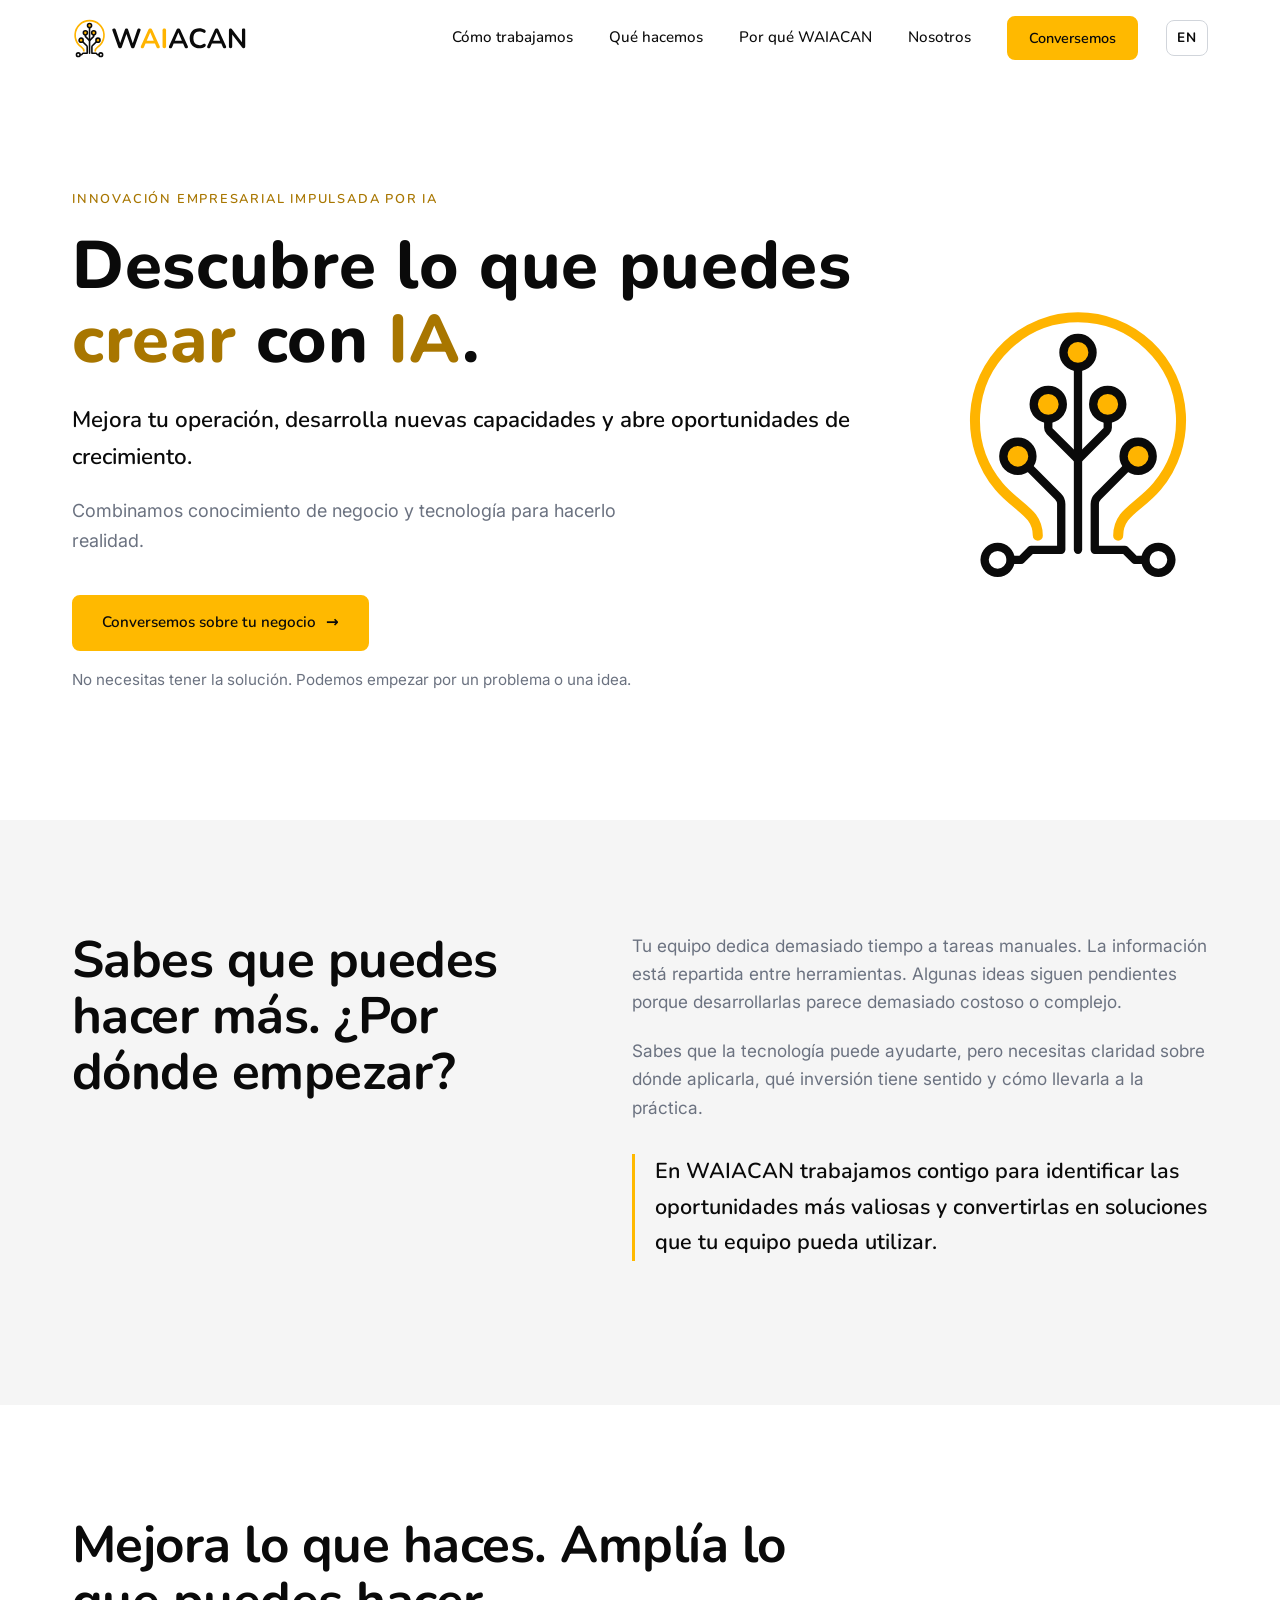
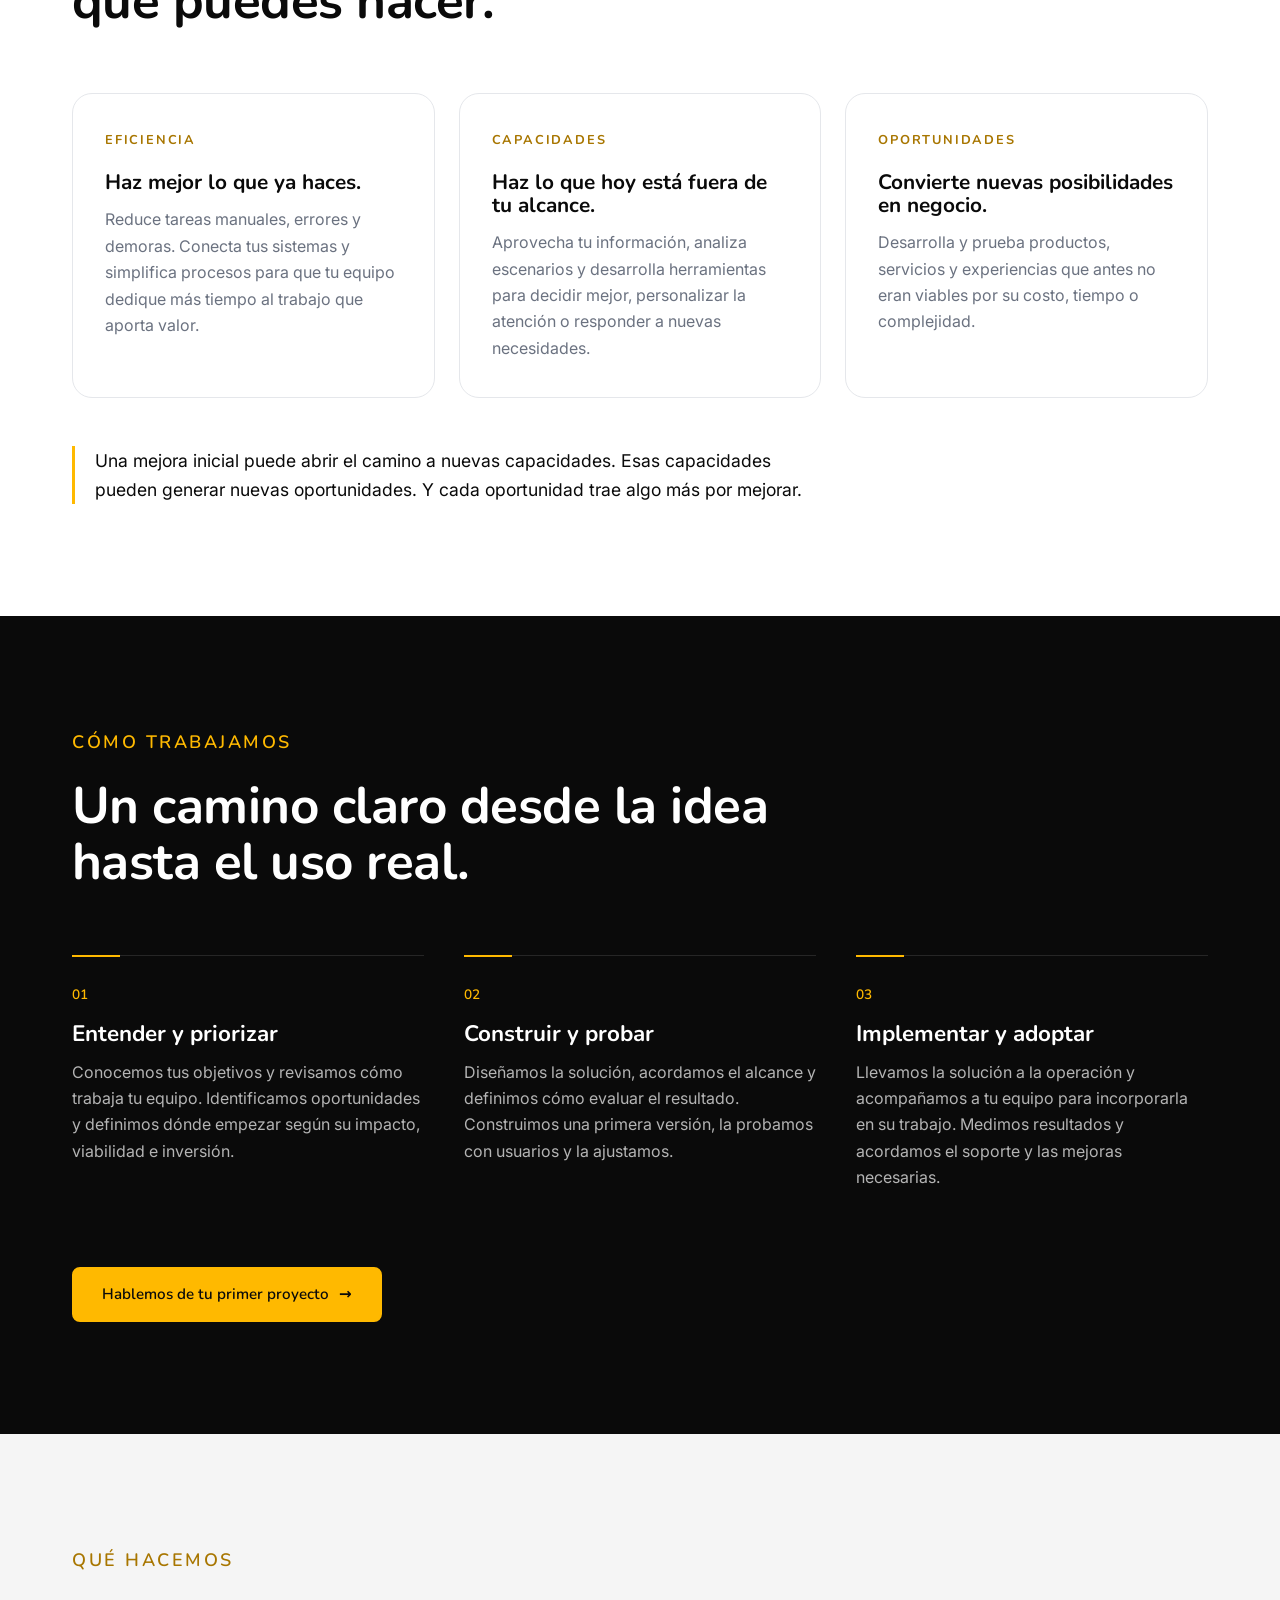
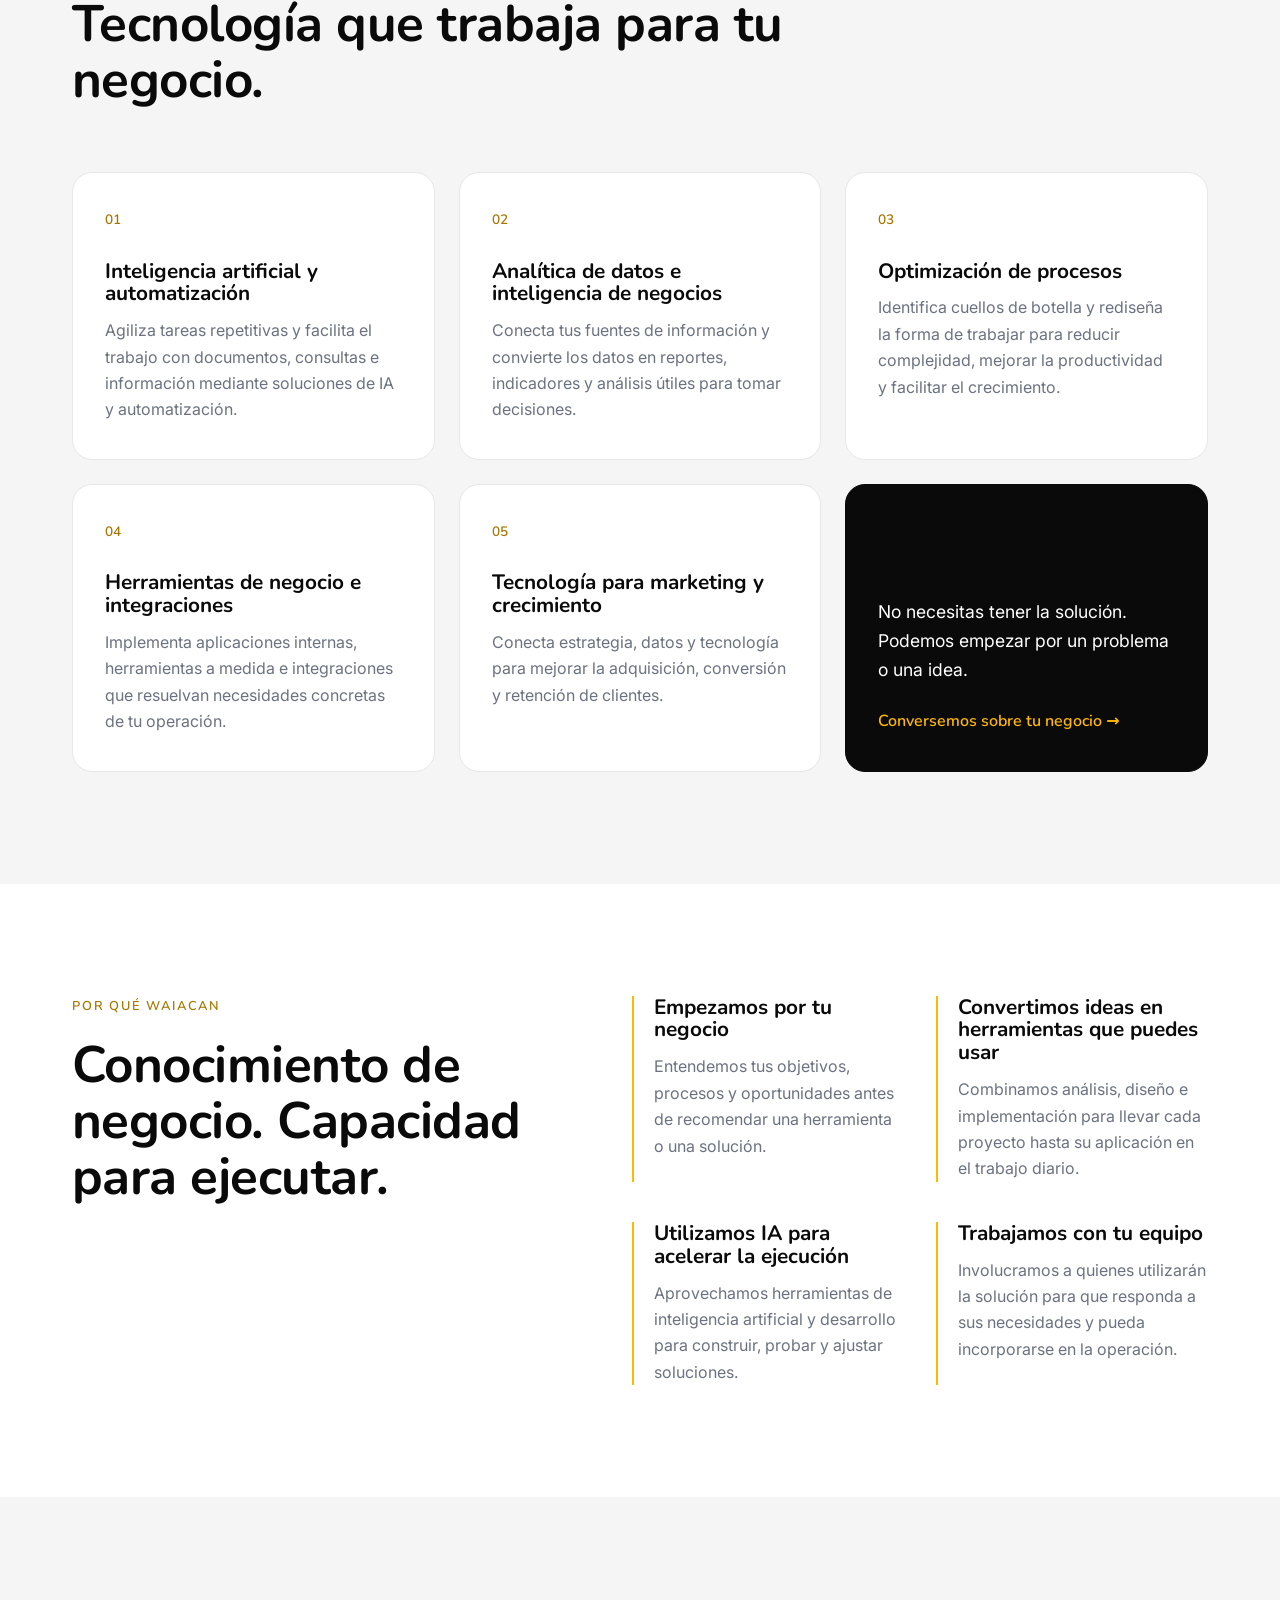
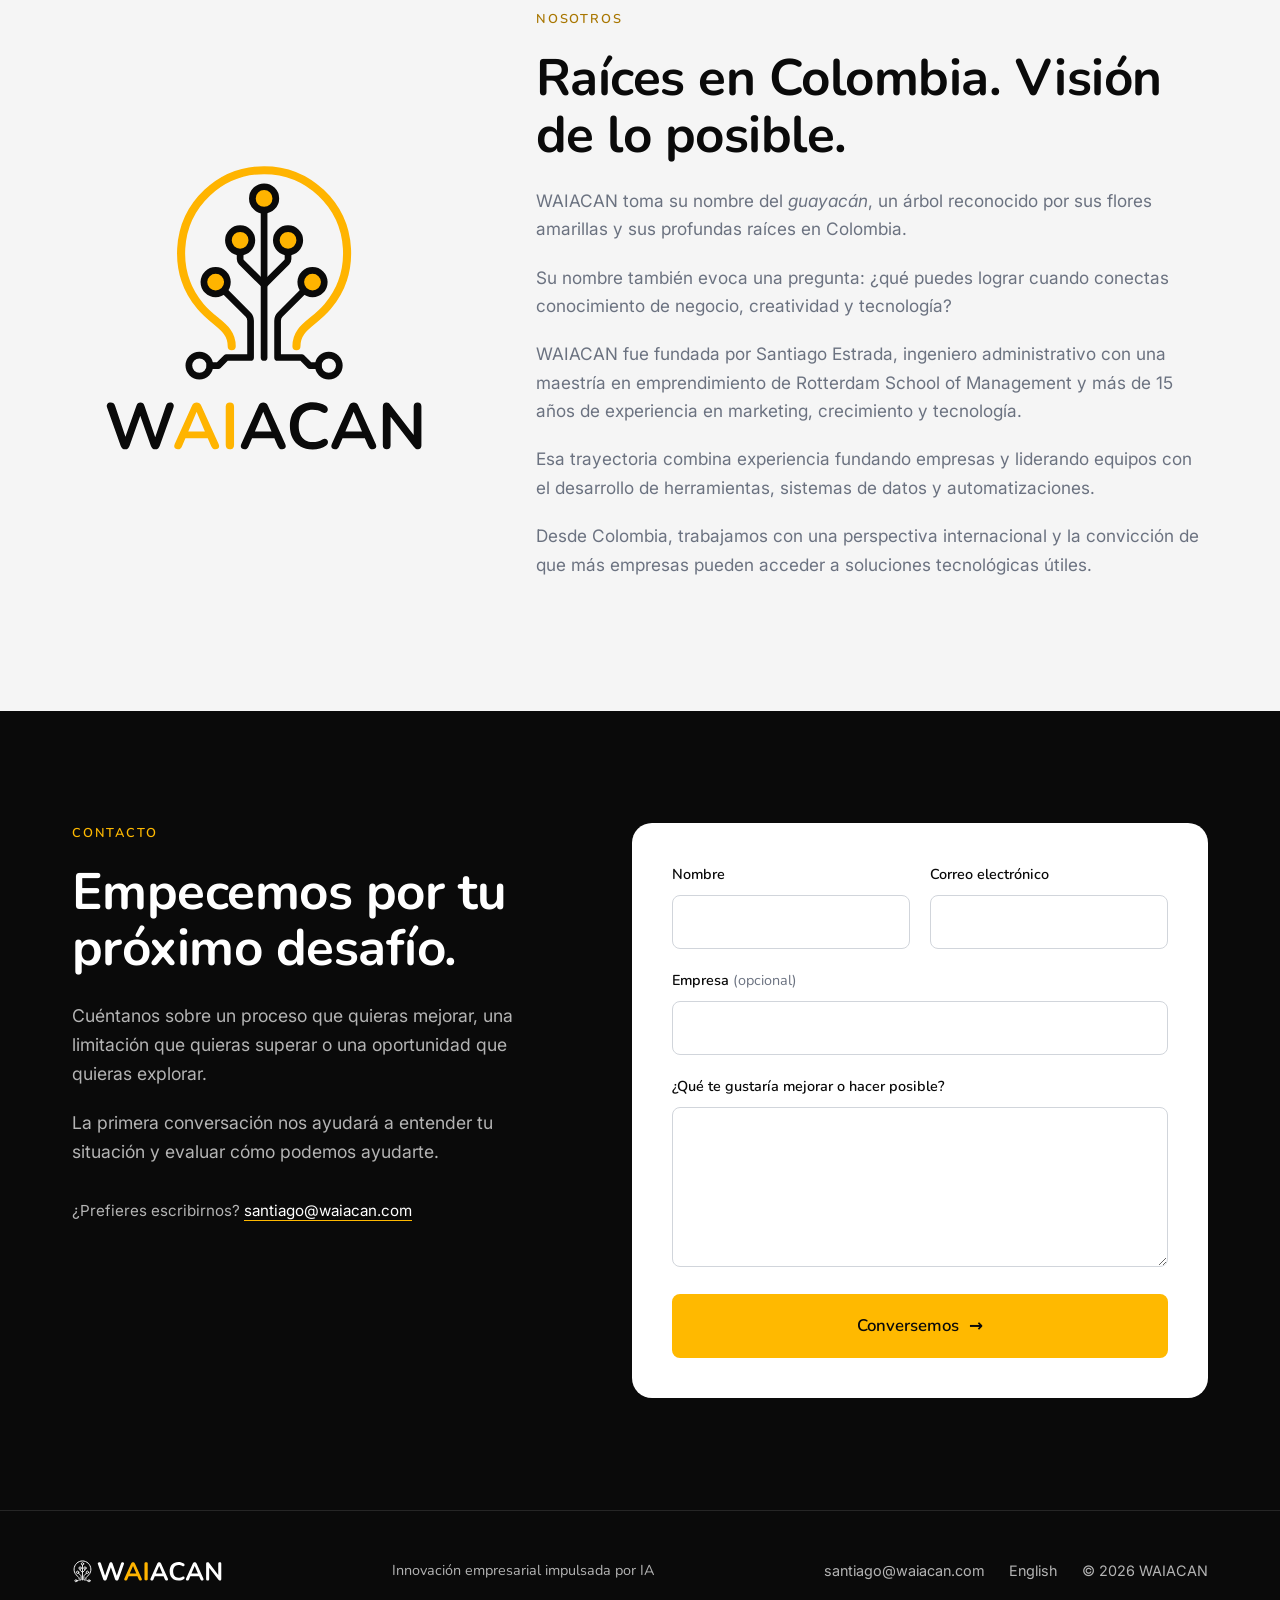
==== es/index.html @ 217b0cfe "Site: English/Spanish versions, logo font, new copy - Spanish page at /es/; visitors in Colombia are" ====
<!doctype html>
<!--
  GENERATED FILE: do not edit index.html or es/index.html directly.
  Source: _src/template.html (layout) + _src/content/{en,es}.json (text).
  Rebuild with: python _src/build.py
-->
<html lang="es">
<head>
  <meta charset="utf-8">
  <meta name="viewport" content="width=device-width, initial-scale=1">
  <title>WAIACAN | Innovación empresarial impulsada por IA</title>
  <meta name="description" content="Mejora tu operación, desarrolla nuevas capacidades y abre oportunidades de crecimiento. WAIACAN combina conocimiento de negocio y tecnología para hacerlo realidad.">
  <link rel="canonical" href="https://waiacan.com/es/">
  <link rel="alternate" hreflang="en" href="https://waiacan.com/">
  <link rel="alternate" hreflang="es" href="https://waiacan.com/es/">
  <link rel="alternate" hreflang="x-default" href="https://waiacan.com/">
  <meta name="theme-color" content="#FFB900">

  <meta property="og:type" content="website">
  <meta property="og:site_name" content="WAIACAN">
  <meta property="og:locale" content="es_CO">
  <meta property="og:title" content="WAIACAN | Descubre lo que puedes crear con IA.">
  <meta property="og:description" content="Mejora tu operación, desarrolla nuevas capacidades y abre oportunidades de crecimiento.">
  <meta property="og:url" content="https://waiacan.com/es/">
  <meta property="og:image" content="https://waiacan.com/images/waiacan-og-image.png">
  <meta name="twitter:card" content="summary_large_image">

  <link rel="icon" href="../favicon.ico?v=2" sizes="48x48">
  <link rel="icon" href="../favicon.svg?v=2" type="image/svg+xml">
  <link rel="apple-touch-icon" href="../apple-touch-icon.png?v=2">
  <link rel="manifest" href="../site.webmanifest">

  <!-- Language routing (Colombia → Spanish). Runs before render so a redirect happens as early as possible. -->
  <script src="../js/lang.js?v=2" data-page-lang="es" data-alt-href="../"></script>

  <link rel="preconnect" href="https://fonts.googleapis.com">
  <link rel="preconnect" href="https://fonts.gstatic.com" crossorigin>
  <link rel="stylesheet" href="https://fonts.googleapis.com/css2?family=Inter:wght@400;500;600&family=Nunito:wght@600;700;800&display=swap">
  <link rel="stylesheet" href="../css/styles.css?v=11">

  <script type="application/ld+json">
  {
    "@context": "https://schema.org",
    "@graph": [
      {
        "@type": "Organization",
        "@id": "https://waiacan.com/#organization",
        "name": "WAIACAN",
        "url": "https://waiacan.com/",
        "logo": "https://waiacan.com/icon-512.png",
        "email": "santiago@waiacan.com",
        "founder": { "@type": "Person", "name": "Santiago Estrada" },
        "address": { "@type": "PostalAddress", "addressCountry": "CO" }
      },
      {
        "@type": "WebSite",
        "@id": "https://waiacan.com/#website",
        "url": "https://waiacan.com/",
        "name": "WAIACAN",
        "inLanguage": ["en", "es"],
        "publisher": { "@id": "https://waiacan.com/#organization" }
      },
      {
        "@type": "WebPage",
        "url": "https://waiacan.com/es/",
        "name": "WAIACAN | Innovación empresarial impulsada por IA",
        "inLanguage": "es",
        "isPartOf": { "@id": "https://waiacan.com/#website" },
        "about": { "@id": "https://waiacan.com/#organization" }
      }
    ]
  }
  </script>
</head>
<body>
  <a class="skip-link" href="#main">Saltar al contenido</a>

  <header class="site-header">
    <div class="container header-inner">
      <a href="./" class="brand" aria-label="Inicio de WAIACAN">
        <img src="../images/logo/waiacan-wordmark-header.svg?v=2" alt="WAIACAN" width="900" height="206">
      </a>
      <nav id="site-nav" class="site-nav" aria-label="Principal">
        <a href="#approach">Cómo trabajamos</a>
        <a href="#expertise">Qué hacemos</a>
        <a href="#why">Por qué WAIACAN</a>
        <a href="#about">Nosotros</a>
        <a href="#contact" class="btn btn-primary btn-sm">Conversemos</a>
      </nav>
      <div class="header-actions">
        <a href="../" class="lang-switch" hreflang="en" lang="en" data-set-lang="en" aria-label="English">EN</a>
        <button class="nav-toggle" aria-expanded="false" aria-controls="site-nav" aria-label="Abrir menú" data-label-open="Abrir menú" data-label-close="Cerrar menú">
          <span></span><span></span>
        </button>
      </div>
    </div>
  </header>

  <main id="main">
    <!-- HERO -->
    <section class="hero">
      <div class="container hero-grid">
        <div class="hero-content">
          <p class="eyebrow">Innovación empresarial impulsada por IA</p>
          <!-- The first word is the real heading text; main.js turns it into a vertical word rotator. -->
          <h1 class="hero-title" style="--h1-em: 12.1">Descubre lo que puedes<br> <span class="text-accent rotator" data-words="crear,lograr,automatizar,optimizar,construir">crear</span> <br class="br-mobile">con <span class="text-accent">IA</span>.</h1>
          <p class="hero-lead">Mejora tu operación, desarrolla nuevas capacidades y abre oportunidades de crecimiento.</p>
          <p class="hero-description">Combinamos conocimiento de negocio y tecnología para hacerlo realidad.</p>
          <div class="hero-actions">
            <a href="#contact" class="btn btn-primary">Conversemos sobre tu negocio <span aria-hidden="true">&rarr;</span></a>
          </div>
          <p class="hero-note">No necesitas tener la solución. Podemos empezar por un problema o una idea.</p>
        </div>
        <div class="hero-visual" aria-hidden="true">
          <img src="../images/logo/waiacan-icon-full-color.svg" alt="" width="375" height="427">
        </div>
      </div>
    </section>

    <!-- THE CHALLENGE -->
    <section class="section section-light" id="challenge">
      <div class="container split">
        <div>
          <h2>Sabes que puedes hacer más. ¿Por dónde empezar?</h2>
        </div>
        <div class="prose">
          <p>Tu equipo dedica demasiado tiempo a tareas manuales. La información está repartida entre herramientas. Algunas ideas siguen pendientes porque desarrollarlas parece demasiado costoso o complejo.</p>
          <p>Sabes que la tecnología puede ayudarte, pero necesitas claridad sobre dónde aplicarla, qué inversión tiene sentido y cómo llevarla a la práctica.</p>
          <p class="callout">En WAIACAN trabajamos contigo para identificar las oportunidades más valiosas y convertirlas en soluciones que tu equipo pueda utilizar.</p>
        </div>
      </div>
    </section>

    <!-- IMPROVE / EXPAND -->
    <section class="section" id="value">
      <div class="container">
        <div class="section-head">
          <h2>Mejora lo que haces. Amplía lo que puedes hacer.</h2>
        </div>
        <div class="value-grid">
          <article class="card">
            <span class="card-label">Eficiencia</span>
            <h3>Haz mejor lo que ya haces.</h3>
            <p>Reduce tareas manuales, errores y demoras. Conecta tus sistemas y simplifica procesos para que tu equipo dedique más tiempo al trabajo que aporta valor.</p>
          </article>
          <article class="card">
            <span class="card-label">Capacidades</span>
            <h3>Haz lo que hoy está fuera de tu alcance.</h3>
            <p>Aprovecha tu información, analiza escenarios y desarrolla herramientas para decidir mejor, personalizar la atención o responder a nuevas necesidades.</p>
          </article>
          <article class="card">
            <span class="card-label">Oportunidades</span>
            <h3>Convierte nuevas posibilidades en negocio.</h3>
            <p>Desarrolla y prueba productos, servicios y experiencias que antes no eran viables por su costo, tiempo o complejidad.</p>
          </article>
        </div>
        <p class="value-cycle">Una mejora inicial puede abrir el camino a nuevas capacidades. Esas capacidades pueden generar nuevas oportunidades. Y cada oportunidad trae algo más por mejorar.</p>
      </div>
    </section>

    <!-- APPROACH -->
    <section class="section section-dark" id="approach">
      <div class="container">
        <div class="section-head">
          <p class="eyebrow">Cómo trabajamos</p>
          <h2>Un camino claro desde la idea hasta el uso real.</h2>
        </div>
        <ol class="steps">
          <li class="step">
            <span class="step-num">01</span>
            <h3>Entender y priorizar</h3>
            <p>Conocemos tus objetivos y revisamos cómo trabaja tu equipo. Identificamos oportunidades y definimos dónde empezar según su impacto, viabilidad e inversión.</p>
          </li>
          <li class="step">
            <span class="step-num">02</span>
            <h3>Construir y probar</h3>
            <p>Diseñamos la solución, acordamos el alcance y definimos cómo evaluar el resultado. Construimos una primera versión, la probamos con usuarios y la ajustamos.</p>
          </li>
          <li class="step">
            <span class="step-num">03</span>
            <h3>Implementar y adoptar</h3>
            <p>Llevamos la solución a la operación y acompañamos a tu equipo para incorporarla en su trabajo. Medimos resultados y acordamos el soporte y las mejoras necesarias.</p>
          </li>
        </ol>
        <div class="section-cta">
          <a href="#contact" class="btn btn-primary">Hablemos de tu primer proyecto <span aria-hidden="true">&rarr;</span></a>
        </div>
      </div>
    </section>

    <!-- EXPERTISE -->
    <section class="section section-light" id="expertise">
      <div class="container">
        <div class="section-head">
          <p class="eyebrow">Qué hacemos</p>
          <h2>Tecnología que trabaja para tu negocio.</h2>
        </div>
        <div class="service-grid">
          <article class="card">
            <span class="card-num">01</span>
            <h3>Inteligencia artificial y automatización</h3>
            <p>Agiliza tareas repetitivas y facilita el trabajo con documentos, consultas e información mediante soluciones de IA y automatización.</p>
          </article>
          <article class="card">
            <span class="card-num">02</span>
            <h3>Analítica de datos e inteligencia de negocios</h3>
            <p>Conecta tus fuentes de información y convierte los datos en reportes, indicadores y análisis útiles para tomar decisiones.</p>
          </article>
          <article class="card">
            <span class="card-num">03</span>
            <h3>Optimización de procesos</h3>
            <p>Identifica cuellos de botella y rediseña la forma de trabajar para reducir complejidad, mejorar la productividad y facilitar el crecimiento.</p>
          </article>
          <article class="card">
            <span class="card-num">04</span>
            <h3>Herramientas de negocio e integraciones</h3>
            <p>Implementa aplicaciones internas, herramientas a medida e integraciones que resuelvan necesidades concretas de tu operación.</p>
          </article>
          <article class="card">
            <span class="card-num">05</span>
            <h3>Tecnología para marketing y crecimiento</h3>
            <p>Conecta estrategia, datos y tecnología para mejorar la adquisición, conversión y retención de clientes.</p>
          </article>
          <a class="card card-cta" href="#contact">
            <p>No necesitas tener la solución. Podemos empezar por un problema o una idea.</p>
            <span class="card-link">Conversemos sobre tu negocio <span aria-hidden="true">&rarr;</span></span>
          </a>
        </div>
      </div>
    </section>

    <!-- WHY WAIACAN -->
    <section class="section" id="why">
      <div class="container split">
        <div>
          <p class="eyebrow">Por qué WAIACAN</p>
          <h2>Conocimiento de negocio. Capacidad para ejecutar.</h2>
        </div>
        <ul class="values">
          <li>
            <h3>Empezamos por tu negocio</h3>
            <p>Entendemos tus objetivos, procesos y oportunidades antes de recomendar una herramienta o una solución.</p>
          </li>
          <li>
            <h3>Convertimos ideas en herramientas que puedes usar</h3>
            <p>Combinamos análisis, diseño e implementación para llevar cada proyecto hasta su aplicación en el trabajo diario.</p>
          </li>
          <li>
            <h3>Utilizamos IA para acelerar la ejecución</h3>
            <p>Aprovechamos herramientas de inteligencia artificial y desarrollo para construir, probar y ajustar soluciones.</p>
          </li>
          <li>
            <h3>Trabajamos con tu equipo</h3>
            <p>Involucramos a quienes utilizarán la solución para que responda a sus necesidades y pueda incorporarse en la operación.</p>
          </li>
        </ul>
      </div>
    </section>

    <!-- ABOUT -->
    <section class="section section-light" id="about">
      <div class="container split split-about">
        <div class="about-visual" aria-hidden="true">
          <img src="../images/logo/waiacan-logo-stacked-full-color.svg" alt="" width="609" height="566" loading="lazy">
        </div>
        <div>
          <p class="eyebrow">Nosotros</p>
          <h2>Raíces en Colombia. Visión de lo posible.</h2>
          <div class="prose">
            <p>WAIACAN toma su nombre del <em>guayacán</em>, un árbol reconocido por sus flores amarillas y sus profundas raíces en Colombia.</p>
            <p>Su nombre también evoca una pregunta: ¿qué puedes lograr cuando conectas conocimiento de negocio, creatividad y tecnología?</p>
            <p>WAIACAN fue fundada por Santiago Estrada, ingeniero administrativo con una maestría en emprendimiento de Rotterdam School of Management y más de 15 años de experiencia en marketing, crecimiento y tecnología.</p>
            <p>Esa trayectoria combina experiencia fundando empresas y liderando equipos con el desarrollo de herramientas, sistemas de datos y automatizaciones.</p>
            <p>Desde Colombia, trabajamos con una perspectiva internacional y la convicción de que más empresas pueden acceder a soluciones tecnológicas útiles.</p>
          </div>
        </div>
      </div>
    </section>

    <!-- CONTACT -->
    <section class="section section-dark" id="contact">
      <div class="container contact-grid">
        <div class="contact-intro">
          <p class="eyebrow">Contacto</p>
          <h2>Empecemos por tu próximo desafío.</h2>
          <p>Cuéntanos sobre un proceso que quieras mejorar, una limitación que quieras superar o una oportunidad que quieras explorar.</p>
          <p>La primera conversación nos ayudará a entender tu situación y evaluar cómo podemos ayudarte.</p>
          <p class="contact-email">¿Prefieres escribirnos? <a href="mailto:santiago@waiacan.com">santiago@waiacan.com</a></p>
        </div>

        <!--
          Static hosting can't send email, so submissions go through FormSubmit (formsubmit.co),
          which forwards them to santiago@waiacan.com. The first submission triggers a one-time
          activation email to that inbox; nothing is delivered until it's confirmed.
          With JS, main.js posts to the /ajax/ endpoint and shows the result inline (messages
          come from the data-msg-* attributes); without JS, the plain POST redirects via _next.
        -->
        <form class="contact-form" id="contact-form" action="https://formsubmit.co/santiago@waiacan.com" method="POST"
              aria-label="Formulario de contacto"
              data-msg-sending="Enviando…"
              data-msg-success-title="Gracias. Recibimos tu mensaje."
              data-msg-success-body="Te responderemos pronto al correo que nos dejaste."
              data-msg-error="No pudimos enviar tu mensaje. Inténtalo de nuevo o escríbenos a"
              data-msg-activation="Este formulario está pendiente de activación. Revisa la bandeja de santiago@waiacan.com y busca el correo de activación de FormSubmit.">
          <input type="hidden" name="_subject" value="Nueva consulta desde waiacan.com (ES)">
          <input type="hidden" name="_template" value="table">
          <input type="hidden" name="_next" value="https://waiacan.com/es/thanks.html">
          <input type="hidden" name="_captcha" value="false">
          <input type="hidden" name="language" value="es">
          <!-- Honeypot: bots fill this, people never see it; FormSubmit drops those submissions. -->
          <input type="text" name="_honey" class="hp" tabindex="-1" autocomplete="off" aria-hidden="true">

          <div class="field-row">
            <div class="field">
              <label for="cf-name">Nombre</label>
              <input id="cf-name" name="name" type="text" autocomplete="name" required>
            </div>
            <div class="field">
              <label for="cf-email">Correo electrónico</label>
              <input id="cf-email" name="email" type="email" autocomplete="email" required>
            </div>
          </div>
          <div class="field">
            <label for="cf-company">Empresa <span class="optional">(opcional)</span></label>
            <input id="cf-company" name="company" type="text" autocomplete="organization">
          </div>
          <div class="field">
            <label for="cf-message">¿Qué te gustaría mejorar o hacer posible?</label>
            <textarea id="cf-message" name="message" rows="5" required></textarea>
          </div>
          <button type="submit" class="btn btn-primary btn-lg">Conversemos <span aria-hidden="true">&rarr;</span></button>
          <p class="form-status" role="status" aria-live="polite"></p>
        </form>
      </div>
    </section>
  </main>

  <footer class="site-footer">
    <div class="container footer-inner">
      <a href="./" aria-label="Inicio de WAIACAN">
        <img src="../images/logo/waiacan-wordmark-white.svg" alt="WAIACAN" width="835" height="133" class="footer-logo" loading="lazy">
      </a>
      <p class="footer-tagline">Innovación empresarial impulsada por IA</p>
      <p class="footer-meta">
        <a href="mailto:santiago@waiacan.com">santiago@waiacan.com</a>
        <a href="../" hreflang="en" lang="en" data-set-lang="en">English</a>
        <span>&copy; <span id="year">2026</span> WAIACAN</span>
      </p>
    </div>
  </footer>

  <script src="../js/main.js?v=5" defer></script>
</body>
</html>
---- css/styles.css ----
/*
  WAIACAN — site styles
  Palette rule: ~70% white/light gray, ~20% black, ~10% yellow.
  Yellow is reserved for actions (buttons) and key ideas (accent words) — never full sections.
  On white backgrounds, accent text uses the darker --yellow-text for contrast;
  bright --yellow is only used as text on black.
*/

:root {
  --yellow: #FFB900;
  --yellow-hover: #E5A600;
  --yellow-text: #A87600;
  --black: #0A0A0A;
  --white: #FFFFFF;
  --gray-50: #F5F5F5;
  --gray-200: #E5E7EB;
  --gray-300: #D1D5DB;
  --gray-500: #6B7280;
  --gray-dark-text: #B4B4B4;
  --gray-dark-line: #262626;

  --font-heading: 'Nunito', system-ui, sans-serif; /* closest web match to the WAIACAN wordmark */
  --font-body: 'Inter', system-ui, sans-serif;

  --radius-sm: 8px;
  --radius-lg: 20px;

  --container-width: 1200px;
  --gutter: 32px;
  --section-spacing: 112px;
  --header-height: 76px;
}

*,
*::before,
*::after {
  box-sizing: border-box;
}

html {
  scroll-behavior: smooth;
  scroll-padding-top: var(--header-height);
}

body {
  margin: 0;
  background: var(--white);
  color: var(--black);
  font-family: var(--font-body);
  font-size: 16px;
  line-height: 1.65;
  -webkit-font-smoothing: antialiased;
}

img {
  display: block;
  max-width: 100%;
  height: auto;
}

h1, h2, h3 {
  font-family: var(--font-heading);
  font-weight: 700;
  line-height: 1.1;
  letter-spacing: -0.01em;
  margin: 0 0 24px;
}

h1 { font-size: clamp(2.75rem, 6vw, 5.25rem); }
h2 { font-size: clamp(2rem, 4vw, 3.25rem); }
h3 { font-size: 1.3rem; letter-spacing: 0; font-weight: 700; margin-bottom: 12px; }

p {
  margin: 0 0 20px;
  color: var(--gray-500);
}

a {
  color: inherit;
  text-decoration: none;
}

a:focus-visible,
button:focus-visible {
  outline: 3px solid var(--yellow);
  outline-offset: 4px;
}

ul, ol {
  list-style: none;
  margin: 0;
  padding: 0;
}

.skip-link {
  position: absolute;
  left: 16px;
  top: -60px;
  z-index: 100;
  padding: 10px 16px;
  background: var(--black);
  color: var(--white);
  border-radius: var(--radius-sm);
}
.skip-link:focus { top: 12px; }

.container {
  max-width: var(--container-width);
  margin: 0 auto;
  padding: 0 var(--gutter);
}

/* ---------- Sections ---------- */

.section { padding: var(--section-spacing) 0; }
.section-light { background: var(--gray-50); }
.section-dark { background: var(--black); color: var(--white); }
.section-dark p { color: var(--gray-dark-text); }

.section-head {
  max-width: 720px;
  margin-bottom: 64px;
}
.section-head p { font-size: 1.125rem; }

.eyebrow {
  font-family: var(--font-heading);
  font-size: 0.8rem;
  font-weight: 600;
  text-transform: uppercase;
  letter-spacing: 0.14em;
  color: var(--yellow-text);
  margin-bottom: 20px;
}
.section-dark .eyebrow { color: var(--yellow); }

.text-accent { color: var(--yellow-text); }
.section-dark .text-accent { color: var(--yellow); }

.split {
  display: grid;
  grid-template-columns: minmax(0, 5fr) minmax(0, 6fr);
  gap: 80px;
  align-items: start;
}

.prose p { font-size: 1.075rem; }

.callout {
  font-family: var(--font-heading);
  font-size: 1.35rem !important;
  font-weight: 600;
  color: var(--black) !important;
  padding-left: 20px;
  border-left: 3px solid var(--yellow);
  margin: 32px 0;
}

/* ---------- Buttons ---------- */

.btn {
  display: inline-flex;
  align-items: center;
  justify-content: center;
  gap: 10px;
  padding: 15px 28px;
  border-radius: var(--radius-sm);
  font-family: var(--font-heading);
  font-size: 0.95rem;
  font-weight: 600;
  line-height: 1.4;
  cursor: pointer;
  transition: background-color 0.2s ease, border-color 0.2s ease, transform 0.2s ease;
}

.btn-primary {
  background: var(--yellow);
  color: var(--black);
  border: 2px solid var(--yellow);
}
.btn-primary:hover {
  background: var(--yellow-hover);
  border-color: var(--yellow-hover);
  transform: translateY(-2px);
}

.btn-secondary {
  background: transparent;
  color: var(--black);
  border: 1px solid var(--gray-300);
}
.btn-secondary:hover {
  border-color: var(--black);
  background: var(--gray-50);
}

.btn-sm { padding: 10px 20px; font-size: 0.9rem; }
.btn-lg { padding: 18px 34px; font-size: 1.05rem; }

/* ---------- Header ---------- */

.site-header {
  position: sticky;
  top: 0;
  z-index: 50;
  background: rgba(255, 255, 255, 0.92);
  backdrop-filter: saturate(180%) blur(12px);
  -webkit-backdrop-filter: saturate(180%) blur(12px);
  border-bottom: 1px solid transparent;
  transition: border-color 0.2s ease;
}
.site-header.is-scrolled { border-bottom-color: var(--gray-200); }

.header-inner {
  display: flex;
  align-items: center;
  gap: 28px;
  height: var(--header-height);
}
.brand { margin-right: auto; }

.header-actions {
  display: flex;
  align-items: center;
  gap: 8px;
}

/* EN/ES switch: shows the *other* language; picking it is remembered by lang.js. */
.lang-switch {
  font-family: var(--font-heading);
  font-size: 0.85rem;
  font-weight: 700;
  letter-spacing: 0.06em;
  padding: 6px 10px;
  border: 1px solid var(--gray-300);
  border-radius: var(--radius-sm);
  transition: border-color 0.2s ease, background-color 0.2s ease;
}
.lang-switch:hover { border-color: var(--black); background: var(--gray-50); }

.brand img {
  height: 40px; /* letters stay 26px tall; the extra height is the larger icon */
  width: auto;
}

.site-nav {
  display: flex;
  align-items: center;
  gap: 36px;
  font-family: var(--font-heading);
  font-weight: 500;
  font-size: 0.95rem;
}
.site-nav a { white-space: nowrap; }
.site-nav a:not(.btn) {
  position: relative;
  padding: 4px 0;
}
.site-nav a:not(.btn)::after {
  content: "";
  position: absolute;
  left: 0;
  right: 0;
  bottom: -2px;
  height: 2px;
  background: var(--yellow);
  transform: scaleX(0);
  transform-origin: left;
  transition: transform 0.2s ease;
}
.site-nav a:not(.btn):hover::after { transform: scaleX(1); }

.nav-toggle {
  display: none;
  width: 44px;
  height: 44px;
  border: 0;
  background: transparent;
  cursor: pointer;
  position: relative;
}
.nav-toggle span {
  position: absolute;
  left: 11px;
  width: 22px;
  height: 2px;
  background: var(--black);
  transition: transform 0.2s ease, top 0.2s ease;
}
.nav-toggle span:first-child { top: 17px; }
.nav-toggle span:last-child { top: 25px; }
.nav-toggle[aria-expanded="true"] span:first-child { top: 21px; transform: rotate(45deg); }
.nav-toggle[aria-expanded="true"] span:last-child { top: 21px; transform: rotate(-45deg); }

/* ---------- Hero ---------- */

.hero { padding: 112px 0 128px; }

.hero-grid {
  display: grid;
  grid-template-columns: minmax(0, 1fr) auto;
  gap: 64px;
  align-items: center;
}

.hero-content { max-width: none; } /* the title sizes itself to fit; see .hero-title */

.hero-lead {
  font-family: var(--font-heading);
  font-size: clamp(1.15rem, 2vw, 1.4rem);
  font-weight: 600;
  color: var(--black);
  margin-bottom: 20px;
}

/*
  Hero word rotator (built by main.js). The window is one line tall with a little extra
  room below so descenders (the "p" in Optimize) aren't clipped; the negative margin
  gives that room back so the line height doesn't change.
*/
.rotator.is-ready {
  display: inline-block;
  vertical-align: top;
  height: 1.2em;
  margin-bottom: -0.1em;
  overflow: hidden;
  transition: width 0.45s cubic-bezier(0.65, 0, 0.35, 1);
}
.rotator-track {
  display: block;
  transition: transform 0.6s cubic-bezier(0.65, 0, 0.35, 1);
}
.rotator-track > span {
  display: block;
  width: max-content;
  height: 1.2em;
}

/*
  Hero title, in the wordmark's font. Line 1 is fixed ("Discover What You Can"), line 2 is
  "<word> with AI." Sized so the longest word still fits line 2; on phones "with AI."
  drops to its own line (.br-mobile) so no word ever re-wraps the heading.
*/
.hero-title {
  font-weight: 800;
  /* Line 1 is ~11.4em wide in English; the calc keeps the widest line on one line next to
     the hero icon (viewport − gutters − icon − gap, ÷ --h1-em) down to the 900px breakpoint.
     --h1-em is set per language in _src/content/*.json, since line widths differ. */
  font-size: clamp(2rem, calc((100vw - 390px) / var(--h1-em, 11.9)), 4.2rem);
  letter-spacing: 0.01em;
}

.br-mobile { display: none; }

.sr-only {
  position: absolute;
  width: 1px;
  height: 1px;
  margin: -1px;
  padding: 0;
  overflow: hidden;
  clip: rect(0 0 0 0);
  white-space: nowrap;
  border: 0;
}

.hero-description {
  max-width: 600px;
  font-size: 1.125rem;
  margin-bottom: 40px;
}

.hero-actions {
  display: flex;
  flex-wrap: wrap;
  gap: 16px;
}

.hero-note {
  margin: 16px 0 0;
  font-size: 0.95rem;
}

.hero-visual img {
  width: 260px;
}

/* ---------- Services ---------- */

.service-grid {
  display: grid;
  grid-template-columns: repeat(3, minmax(0, 1fr));
  gap: 24px;
}

.card {
  display: flex;
  flex-direction: column;
  background: var(--white);
  border: 1px solid var(--gray-200);
  border-radius: var(--radius-lg);
  padding: 36px 32px;
  transition: border-color 0.2s ease, transform 0.2s ease;
}
.card:hover {
  border-color: var(--yellow);
  transform: translateY(-3px);
}
.card p { margin-bottom: 0; }

.card-num {
  font-family: var(--font-heading);
  font-size: 0.85rem;
  font-weight: 600;
  color: var(--yellow-text);
  margin-bottom: 28px;
}

.card-cta {
  background: var(--black);
  border-color: var(--black);
  color: var(--white);
  justify-content: flex-end;
}
.card-cta p { font-size: 1.1rem; color: var(--white); }
.card-link {
  margin-top: 24px;
  font-family: var(--font-heading);
  font-weight: 600;
  color: var(--yellow);
}

/* ---------- Improve / Expand ---------- */

.value-grid {
  display: grid;
  grid-template-columns: repeat(3, minmax(0, 1fr));
  gap: 24px;
}

.card-label {
  font-family: var(--font-heading);
  font-size: 0.8rem;
  font-weight: 700;
  text-transform: uppercase;
  letter-spacing: 0.14em;
  color: var(--yellow-text);
  margin-bottom: 20px;
}

/* The improvement → capability → opportunity loop, as a closing line under the cards. */
.value-cycle {
  max-width: 760px;
  margin: 48px 0 0;
  padding-left: 20px;
  border-left: 3px solid var(--yellow);
  font-size: 1.1rem;
  color: var(--black);
}

/* ---------- Approach ---------- */

.steps {
  display: grid;
  grid-template-columns: repeat(3, minmax(0, 1fr));
  gap: 40px;
}

.section-cta { margin-top: 56px; }

.step {
  padding-top: 28px;
  border-top: 1px solid var(--gray-dark-line);
  position: relative;
}
.step::before {
  content: "";
  position: absolute;
  top: -1px;
  left: 0;
  width: 48px;
  height: 2px;
  background: var(--yellow);
}

.step-num {
  display: block;
  font-family: var(--font-heading);
  font-size: 0.85rem;
  font-weight: 600;
  color: var(--yellow);
  margin-bottom: 16px;
}

.step h3 { font-size: 1.4rem; }

/* ---------- Why ---------- */

.values {
  display: grid;
  grid-template-columns: repeat(2, minmax(0, 1fr));
  gap: 40px 32px;
}
.values li {
  padding-left: 20px;
  border-left: 2px solid var(--yellow);
}
.values p { margin: 0; }
/* An odd last item (5 values) spans the full row instead of leaving a gap. */
.values li:last-child:nth-child(odd) { grid-column: 1 / -1; }

/* ---------- About ---------- */

.split-about {
  grid-template-columns: minmax(0, 4fr) minmax(0, 7fr);
  align-items: center;
}

.about-visual img {
  width: 100%;
  max-width: 340px;
  margin: 0 auto;
}

/* ---------- Contact ---------- */

.contact-grid {
  display: grid;
  grid-template-columns: minmax(0, 5fr) minmax(0, 6fr);
  gap: 80px;
  align-items: start;
}

.contact-intro p:not(.eyebrow) { font-size: 1.1rem; }

.contact-email {
  margin-top: 32px;
  font-size: 0.95rem !important;
}
.contact-email a {
  color: var(--white);
  border-bottom: 1px solid var(--yellow);
}

.contact-form {
  background: var(--white);
  color: var(--black);
  border-radius: var(--radius-lg);
  padding: 40px;
  display: grid;
  gap: 20px;
}

.field-row {
  display: grid;
  grid-template-columns: repeat(2, minmax(0, 1fr));
  gap: 20px;
}

.field label {
  display: block;
  font-family: var(--font-heading);
  font-size: 0.9rem;
  font-weight: 600;
  margin-bottom: 8px;
}
.field .optional {
  font-weight: 400;
  color: var(--gray-500);
}

.field input,
.field select,
.field textarea {
  width: 100%;
  padding: 13px 14px;
  font: inherit;
  font-size: 1rem;
  color: var(--black);
  background: var(--white);
  border: 1px solid var(--gray-300);
  border-radius: var(--radius-sm);
  transition: border-color 0.2s ease, box-shadow 0.2s ease;
}
.field textarea { resize: vertical; min-height: 140px; }
.field input:focus,
.field select:focus,
.field textarea:focus {
  outline: none;
  border-color: var(--black);
  box-shadow: 0 0 0 3px rgba(255, 185, 0, 0.45);
}
.field textarea::placeholder { color: #9CA3AF; }

.contact-form .btn { width: 100%; }
.contact-form .btn[disabled] { opacity: 0.6; cursor: wait; transform: none; }

/* Status text sits inside the white form, so it overrides .section-dark p. */
.section-dark .form-status {
  margin: 0;
  font-size: 0.95rem;
  color: var(--gray-500);
}
.section-dark .form-status:empty { display: none; }
.section-dark .form-status.is-error { color: #B42318; }

.form-success h3 { font-size: 1.6rem; }
.section-dark .form-success p { color: var(--gray-500); margin: 0; }

.hp {
  position: absolute;
  left: -9999px;
  width: 1px;
  height: 1px;
  opacity: 0;
}

/* ---------- Footer ---------- */

.site-footer {
  background: var(--black);
  color: var(--white);
  border-top: 1px solid var(--gray-dark-line);
  padding: 48px 0;
}

.footer-inner {
  display: flex;
  flex-wrap: wrap;
  align-items: center;
  justify-content: space-between;
  gap: 24px;
}

.footer-logo { height: 24px; width: auto; }

.site-footer p {
  margin: 0;
  color: var(--gray-dark-text);
  font-size: 0.9rem;
}

.footer-tagline { font-family: var(--font-heading); }

.footer-meta {
  display: flex;
  flex-wrap: wrap;
  gap: 8px 24px;
}
.footer-meta a:hover { color: var(--yellow); }

/* ---------- Responsive ---------- */

/* Nav collapses at 900px; hero and split layouts stack at the same breakpoint. */
/* The menu collapses at 1024px: the Spanish labels are longer and need the room. */
@media (max-width: 1024px) {
  .nav-toggle { display: block; }

  .site-nav {
    position: absolute;
    top: var(--header-height);
    left: 0;
    right: 0;
    flex-direction: column;
    align-items: stretch;
    gap: 0;
    padding: 8px var(--gutter) 24px;
    background: var(--white);
    border-bottom: 1px solid var(--gray-200);
    display: none;
  }
  .site-nav.is-open { display: flex; }
  .site-nav a:not(.btn) {
    padding: 14px 0;
    border-bottom: 1px solid var(--gray-200);
  }
  .site-nav a:not(.btn)::after { display: none; }
  .site-nav .btn { margin-top: 20px; }
}

@media (max-width: 900px) {
  :root { --section-spacing: 80px; }

  .br-mobile { display: inline; }
  .hero-title { font-size: 2.4rem; }

  .hero { padding: 72px 0 88px; }
  .hero-grid { grid-template-columns: 1fr; }
  .hero-visual { display: none; }

  .split,
  .split-about,
  .contact-grid { grid-template-columns: 1fr; gap: 40px; }
  .about-visual img { max-width: 220px; margin: 0; }

  .service-grid { grid-template-columns: repeat(2, minmax(0, 1fr)); }
  .value-grid,
  .steps { grid-template-columns: 1fr; }
}

@media (max-width: 600px) {
  :root {
    --section-spacing: 64px;
    --gutter: 20px;
    --header-height: 68px;
  }

  .brand img { height: 34px; }

  .hero { padding: 56px 0 72px; }
  .hero-actions .btn,
  .section-cta .btn { width: 100%; }

  .section-head { margin-bottom: 40px; }

  .service-grid,
  .values { grid-template-columns: 1fr; }

  .card { padding: 28px 24px; }

  .field-row { grid-template-columns: 1fr; }
  .contact-form { padding: 28px 20px; }

  .btn-lg { width: 100%; padding: 16px 20px; }

  .footer-inner { flex-direction: column; align-items: flex-start; }
}

@media (prefers-reduced-motion: reduce) {
  html { scroll-behavior: auto; }
  .btn,
  .card,
  .site-nav a::after,
  .nav-toggle span { transition: none; }
}
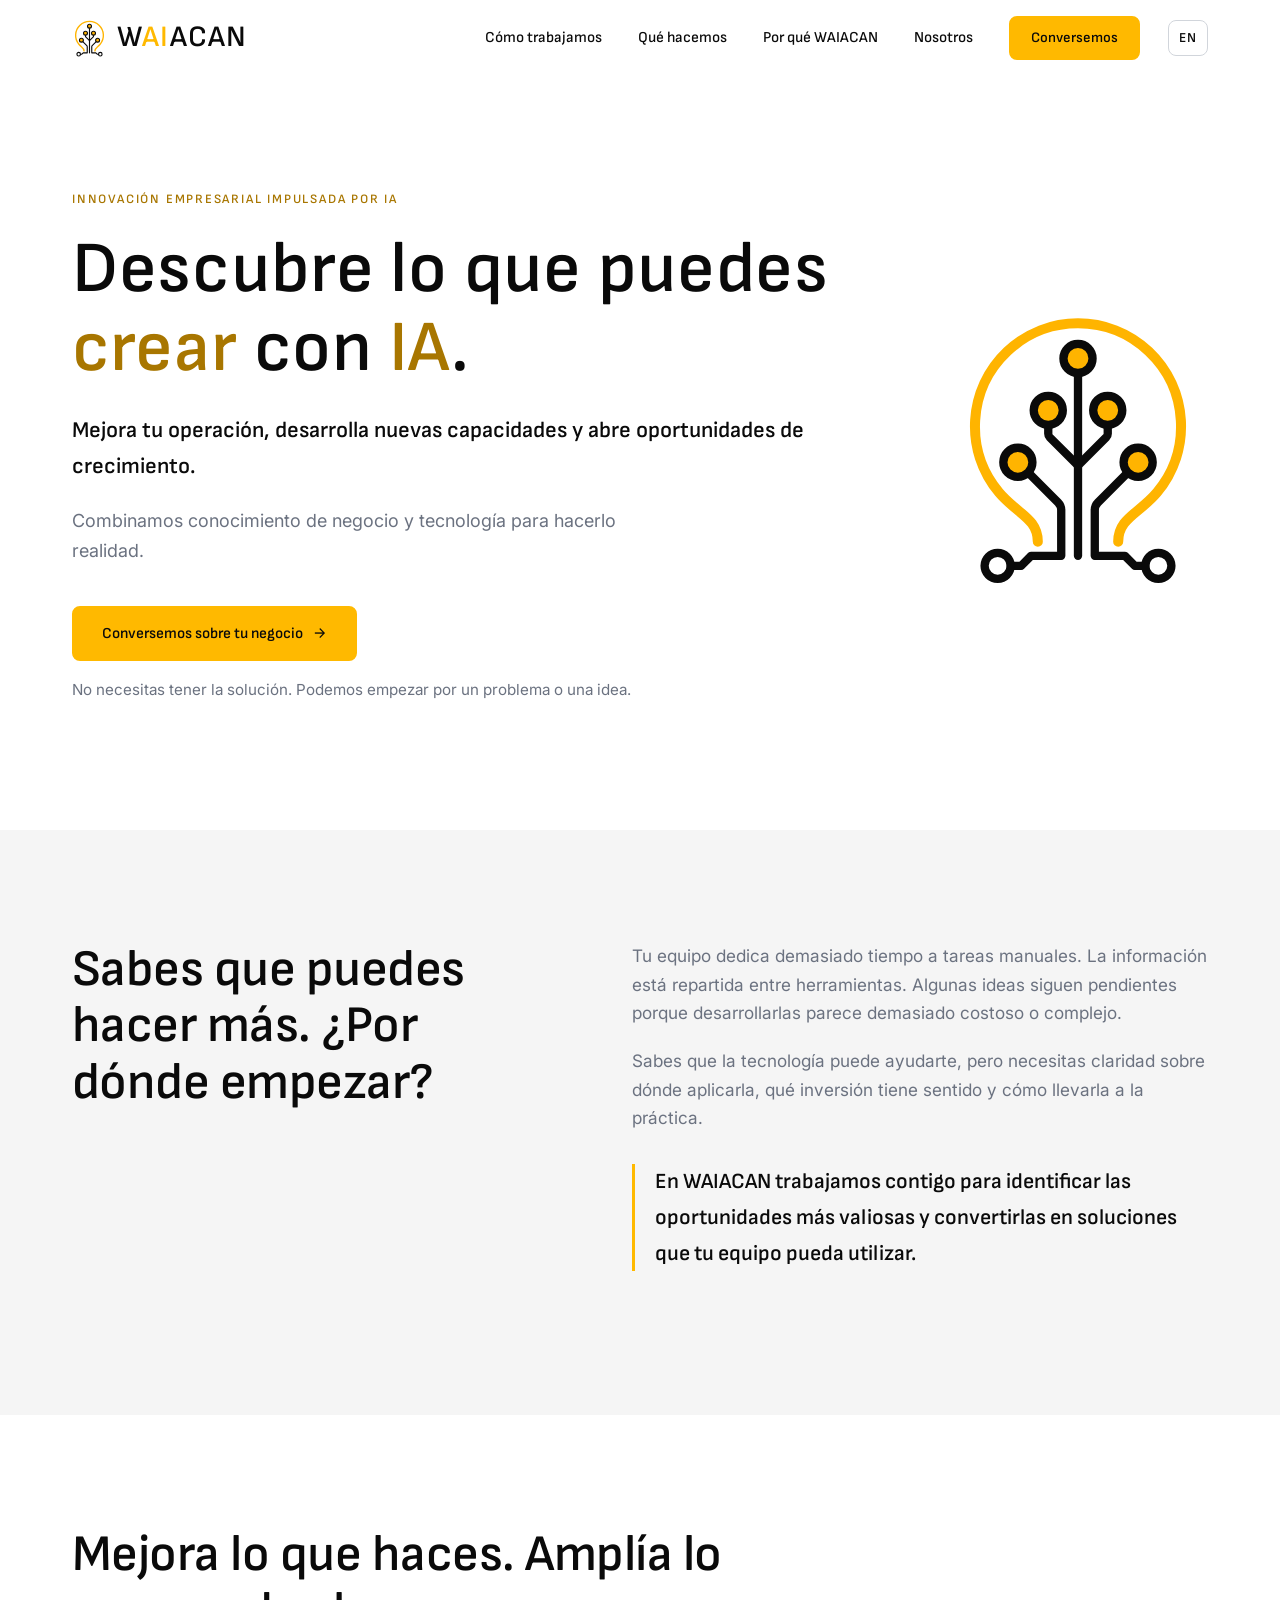
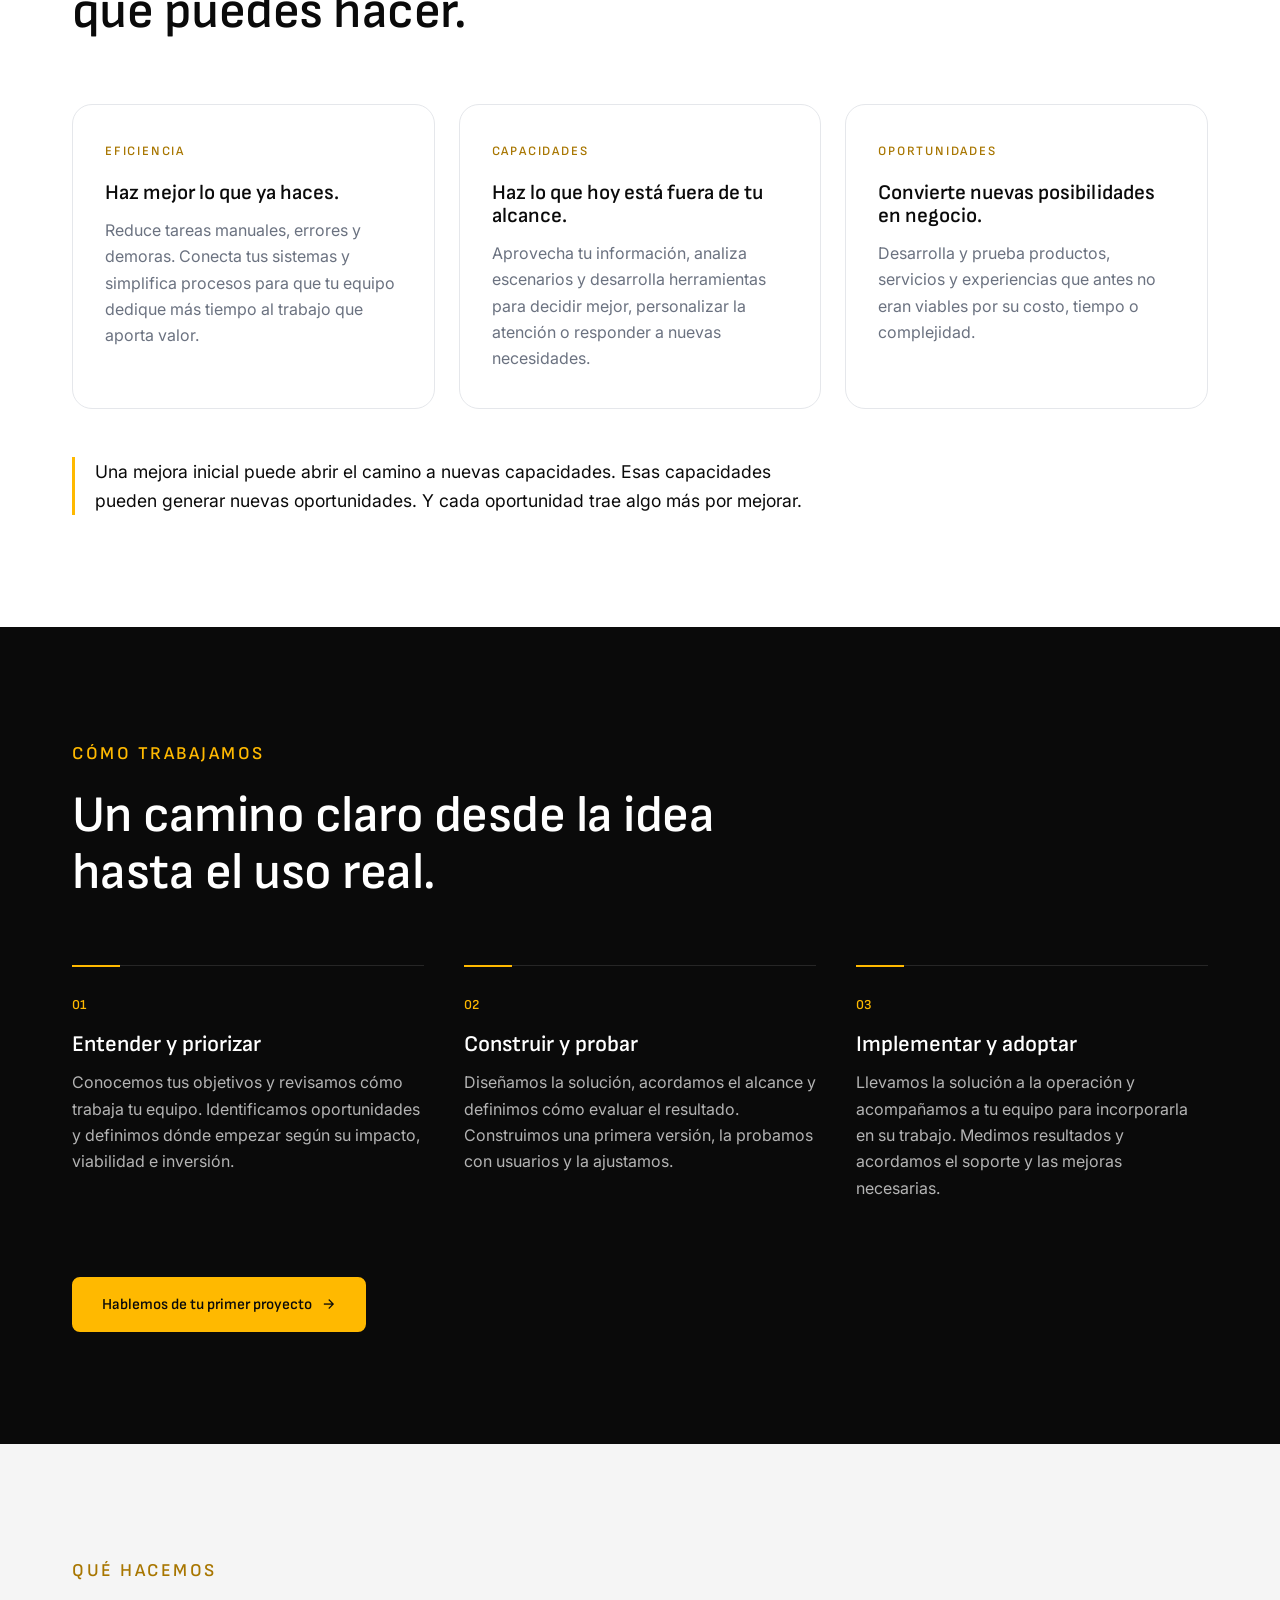
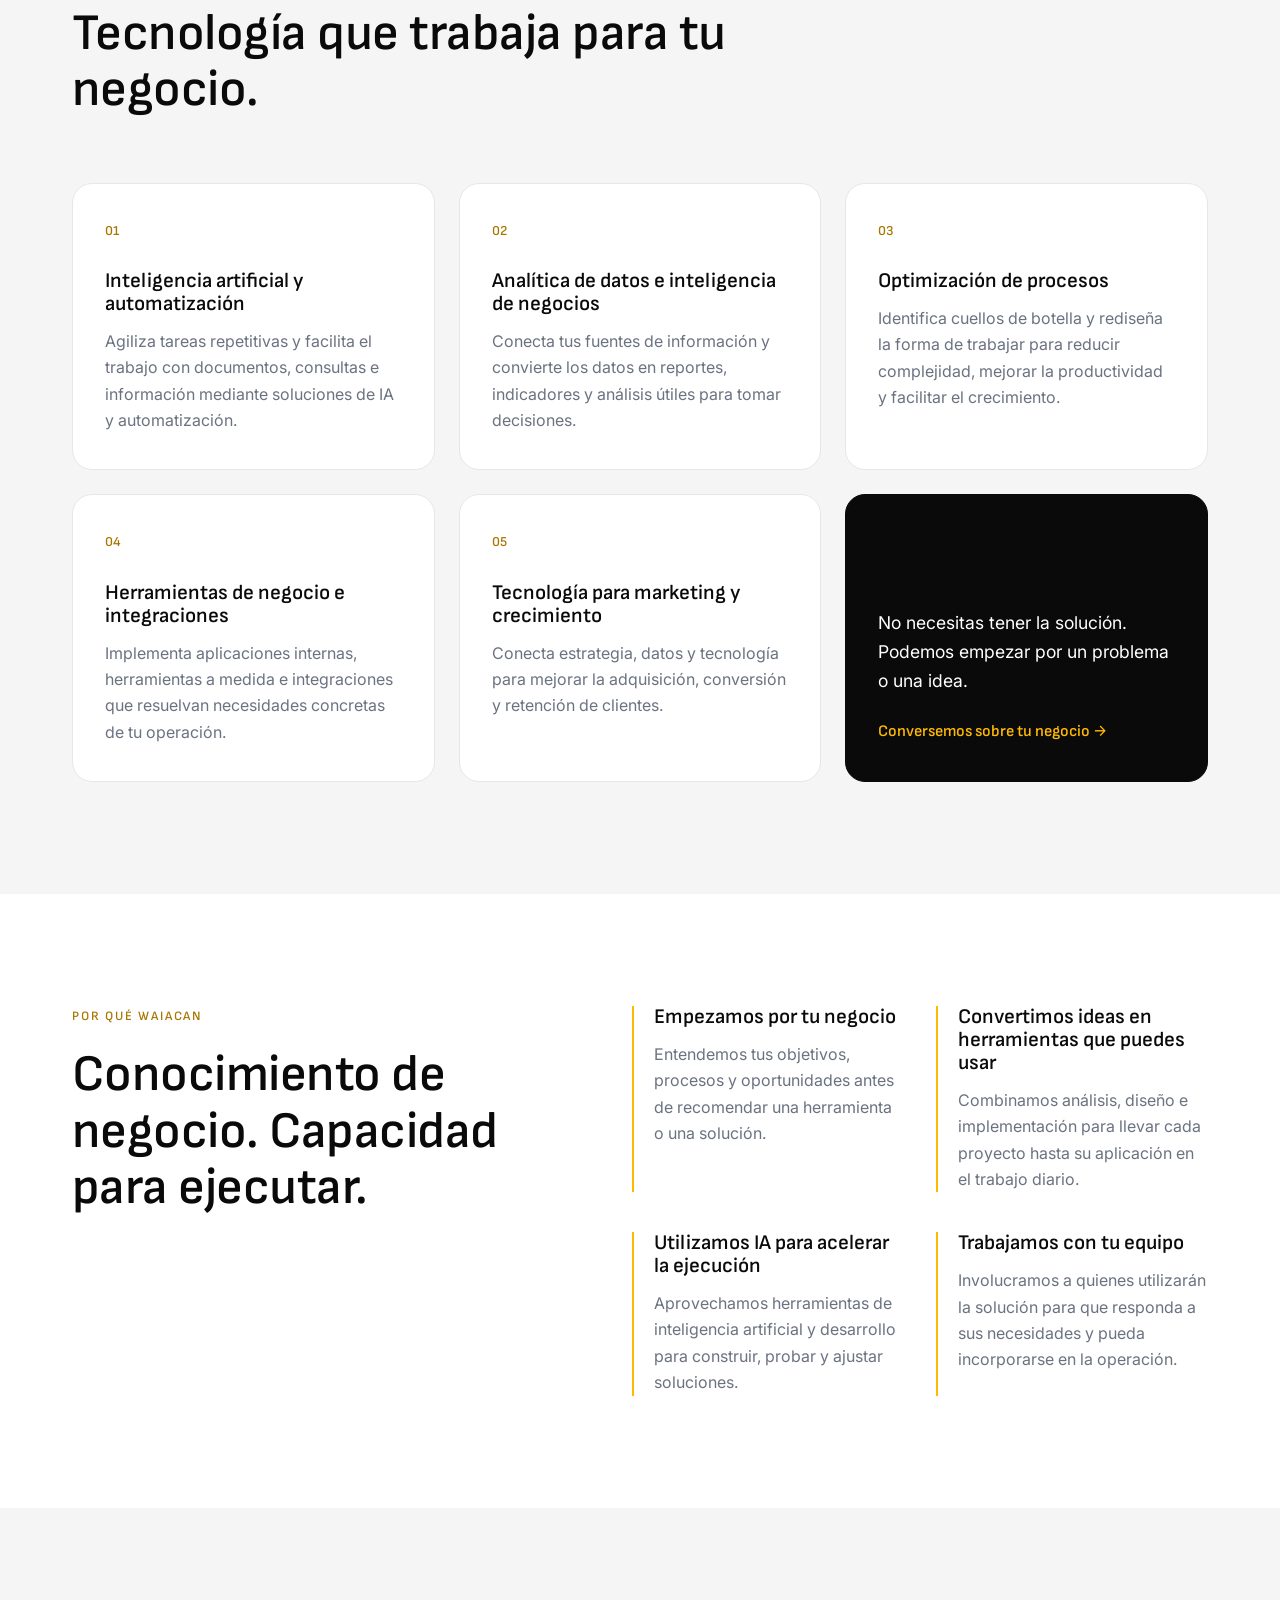
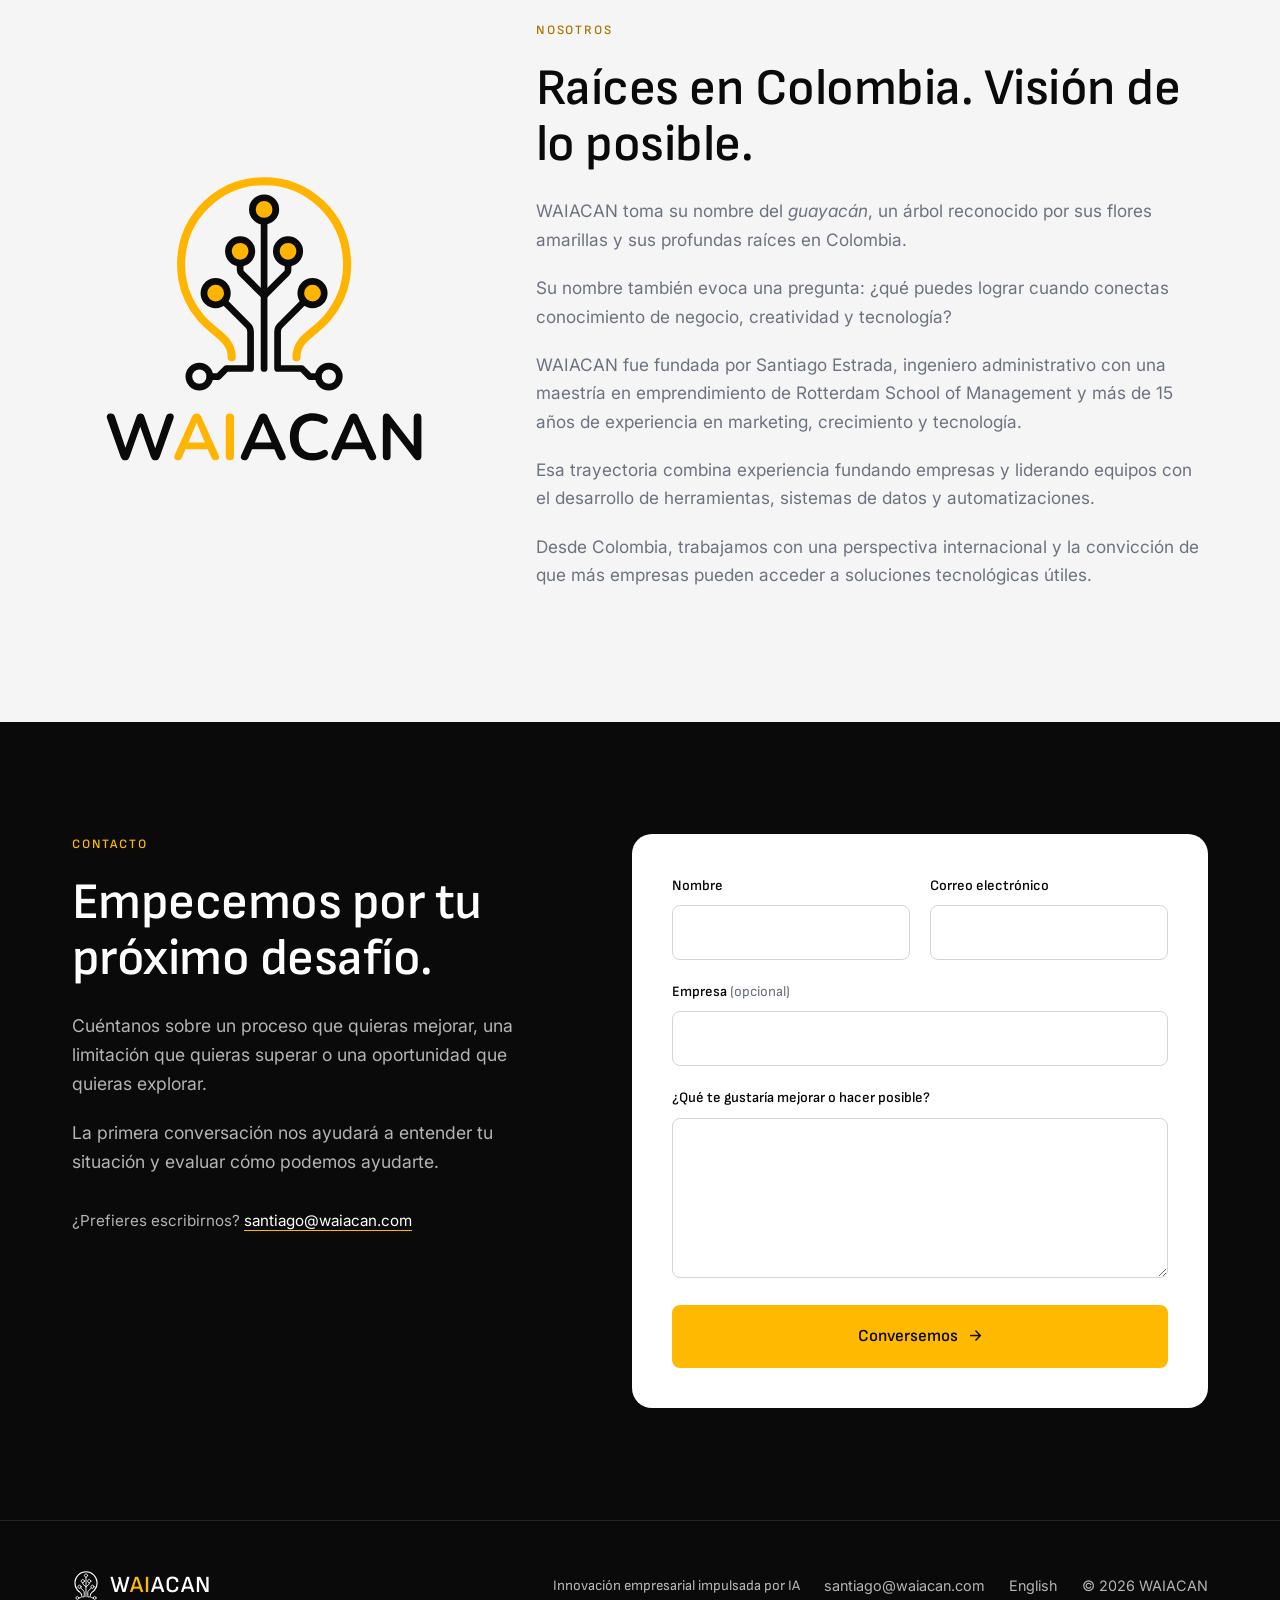
==== commit 601483f3: "Site: Sofia Sans SemiBold for logo lettering and titles - Headings, buttons, labels and the WAIACAN " ====
--- a/es/index.html
+++ b/es/index.html
@@ -35,8 +35,8 @@
 
   <link rel="preconnect" href="https://fonts.googleapis.com">
   <link rel="preconnect" href="https://fonts.gstatic.com" crossorigin>
-  <link rel="stylesheet" href="https://fonts.googleapis.com/css2?family=Inter:wght@400;500;600&family=Nunito:wght@600;700;800&display=swap">
-  <link rel="stylesheet" href="../css/styles.css?v=11">
+  <link rel="stylesheet" href="https://fonts.googleapis.com/css2?family=Inter:wght@400;500;600&family=Sofia+Sans:wght@400;500;600&display=swap">
+  <link rel="stylesheet" href="../css/styles.css?v=13">
 
   <script type="application/ld+json">
   {
@@ -77,8 +77,10 @@
 
   <header class="site-header">
     <div class="container header-inner">
+      <!-- Logo: the icon is an image; "WAIACAN" is live text in Sofia Sans SemiBold (see .brand-word). -->
       <a href="./" class="brand" aria-label="Inicio de WAIACAN">
-        <img src="../images/logo/waiacan-wordmark-header.svg?v=2" alt="WAIACAN" width="900" height="206">
+        <img class="brand-icon" src="../images/logo/waiacan-icon-full-color.svg" alt="" width="375" height="427">
+        <span class="brand-word" aria-hidden="true">W<span class="brand-ai">AI</span>ACAN</span>
       </a>
       <nav id="site-nav" class="site-nav" aria-label="Principal">
         <a href="#approach">Cómo trabajamos</a>
@@ -103,7 +105,7 @@
         <div class="hero-content">
           <p class="eyebrow">Innovación empresarial impulsada por IA</p>
           <!-- The first word is the real heading text; main.js turns it into a vertical word rotator. -->
-          <h1 class="hero-title" style="--h1-em: 12.1">Descubre lo que puedes<br> <span class="text-accent rotator" data-words="crear,lograr,automatizar,optimizar,construir">crear</span> <br class="br-mobile">con <span class="text-accent">IA</span>.</h1>
+          <h1 class="hero-title" style="--h1-em: 11.0">Descubre lo que puedes<br> <span class="text-accent rotator" data-words="crear,lograr,automatizar,optimizar,construir">crear</span> <br class="br-mobile">con <span class="text-accent">IA</span>.</h1>
           <p class="hero-lead">Mejora tu operación, desarrolla nuevas capacidades y abre oportunidades de crecimiento.</p>
           <p class="hero-description">Combinamos conocimiento de negocio y tecnología para hacerlo realidad.</p>
           <div class="hero-actions">
@@ -337,8 +339,9 @@
 
   <footer class="site-footer">
     <div class="container footer-inner">
-      <a href="./" aria-label="Inicio de WAIACAN">
-        <img src="../images/logo/waiacan-wordmark-white.svg" alt="WAIACAN" width="835" height="133" class="footer-logo" loading="lazy">
+      <a href="./" class="brand brand-footer" aria-label="Inicio de WAIACAN">
+        <img class="brand-icon" src="../images/logo/waiacan-icon-white.svg" alt="" width="375" height="427" loading="lazy">
+        <span class="brand-word" aria-hidden="true">W<span class="brand-ai">AI</span>ACAN</span>
       </a>
       <p class="footer-tagline">Innovación empresarial impulsada por IA</p>
       <p class="footer-meta">
--- a/css/styles.css
+++ b/css/styles.css
@@ -19,7 +19,7 @@
   --gray-dark-text: #B4B4B4;
   --gray-dark-line: #262626;
 
-  --font-heading: 'Nunito', system-ui, sans-serif; /* closest web match to the WAIACAN wordmark */
+  --font-heading: 'Sofia Sans', system-ui, sans-serif; /* logo lettering and titles, SemiBold (600) */
   --font-body: 'Inter', system-ui, sans-serif;
 
   --radius-sm: 8px;
@@ -60,7 +60,7 @@
 
 h1, h2, h3 {
   font-family: var(--font-heading);
-  font-weight: 700;
+  font-weight: 600;
   line-height: 1.1;
   letter-spacing: -0.01em;
   margin: 0 0 24px;
@@ -68,7 +68,7 @@
 
 h1 { font-size: clamp(2.75rem, 6vw, 5.25rem); }
 h2 { font-size: clamp(2rem, 4vw, 3.25rem); }
-h3 { font-size: 1.3rem; letter-spacing: 0; font-weight: 700; margin-bottom: 12px; }
+h3 { font-size: 1.3rem; letter-spacing: 0; font-weight: 600; margin-bottom: 12px; }
 
 p {
   margin: 0 0 20px;
@@ -229,7 +229,7 @@
 .lang-switch {
   font-family: var(--font-heading);
   font-size: 0.85rem;
-  font-weight: 700;
+  font-weight: 600;
   letter-spacing: 0.06em;
   padding: 6px 10px;
   border: 1px solid var(--gray-300);
@@ -238,10 +238,28 @@
 }
 .lang-switch:hover { border-color: var(--black); background: var(--gray-50); }
 
-.brand img {
-  height: 40px; /* letters stay 26px tall; the extra height is the larger icon */
+/* Logo: icon image + "WAIACAN" as live text. The icon stands ~1.5× the letter height,
+   matching the proportions of the drawn wordmark. */
+.brand {
+  display: inline-flex;
+  align-items: center;
+  gap: 10px;
+}
+.brand-icon {
+  height: 40px;
   width: auto;
 }
+.brand-word {
+  font-family: var(--font-heading);
+  font-weight: 600;
+  font-size: 1.85rem;
+  line-height: 1;
+  letter-spacing: 0.04em;
+  color: var(--black);
+}
+.brand-ai { color: var(--yellow); }
+.brand-footer .brand-icon { height: 32px; }
+.brand-footer .brand-word { font-size: 1.45rem; color: var(--white); }
 
 .site-nav {
   display: flex;
@@ -342,11 +360,11 @@
   drops to its own line (.br-mobile) so no word ever re-wraps the heading.
 */
 .hero-title {
-  font-weight: 800;
-  /* Line 1 is ~11.4em wide in English; the calc keeps the widest line on one line next to
+  font-weight: 600;
+  /* Line 1 is ~10.2em wide in English; the calc keeps the widest line on one line next to
      the hero icon (viewport − gutters − icon − gap, ÷ --h1-em) down to the 900px breakpoint.
      --h1-em is set per language in _src/content/*.json, since line widths differ. */
-  font-size: clamp(2rem, calc((100vw - 390px) / var(--h1-em, 11.9)), 4.2rem);
+  font-size: clamp(2rem, calc((100vw - 390px) / var(--h1-em, 10.65)), 4.5rem);
   letter-spacing: 0.01em;
 }
 
@@ -441,7 +459,7 @@
 .card-label {
   font-family: var(--font-heading);
   font-size: 0.8rem;
-  font-weight: 700;
+  font-weight: 600;
   text-transform: uppercase;
   letter-spacing: 0.14em;
   color: var(--yellow-text);
@@ -632,7 +650,6 @@
   gap: 24px;
 }
 
-.footer-logo { height: 24px; width: auto; }
 
 .site-footer p {
   margin: 0;
@@ -682,7 +699,7 @@
   :root { --section-spacing: 80px; }
 
   .br-mobile { display: inline; }
-  .hero-title { font-size: 2.4rem; }
+  .hero-title { font-size: 2.6rem; }
 
   .hero { padding: 72px 0 88px; }
   .hero-grid { grid-template-columns: 1fr; }
@@ -705,7 +722,8 @@
     --header-height: 68px;
   }
 
-  .brand img { height: 34px; }
+  .brand-icon { height: 34px; }
+  .brand-word { font-size: 1.55rem; }
 
   .hero { padding: 56px 0 72px; }
   .hero-actions .btn,
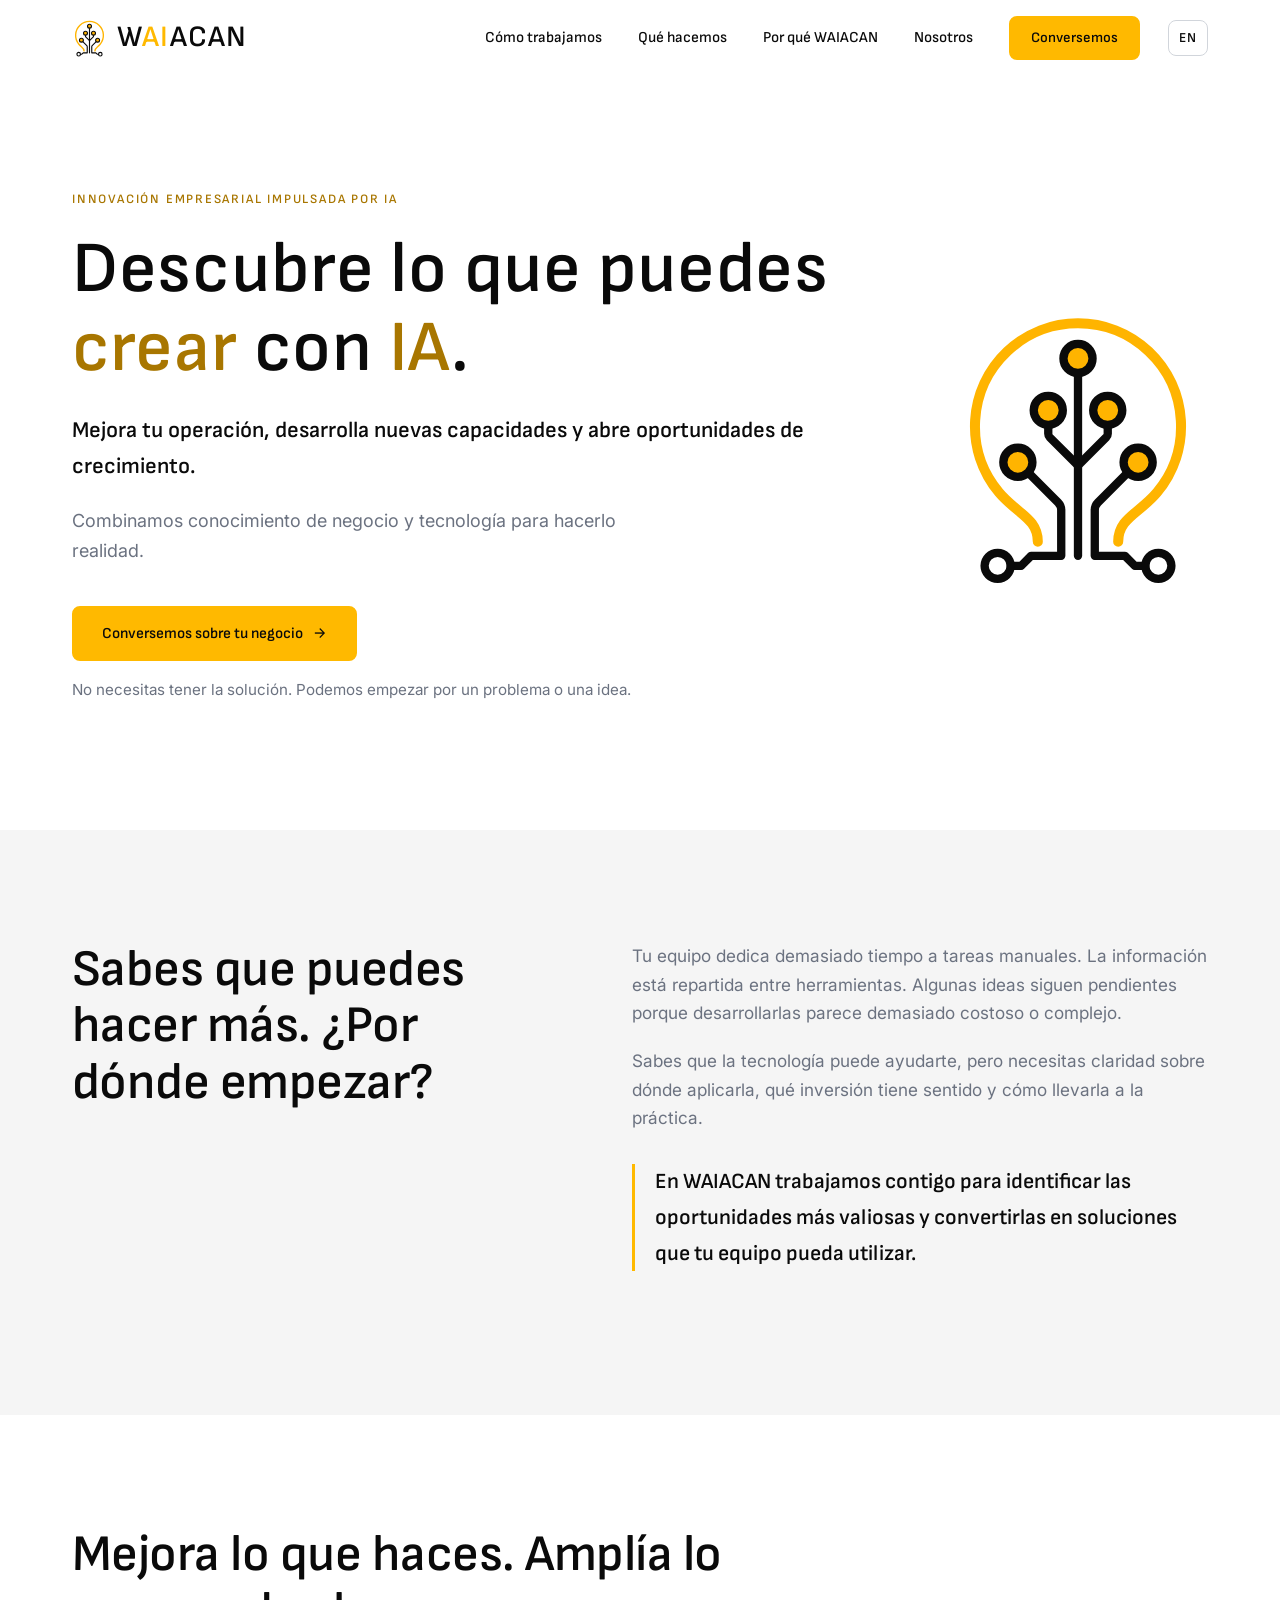
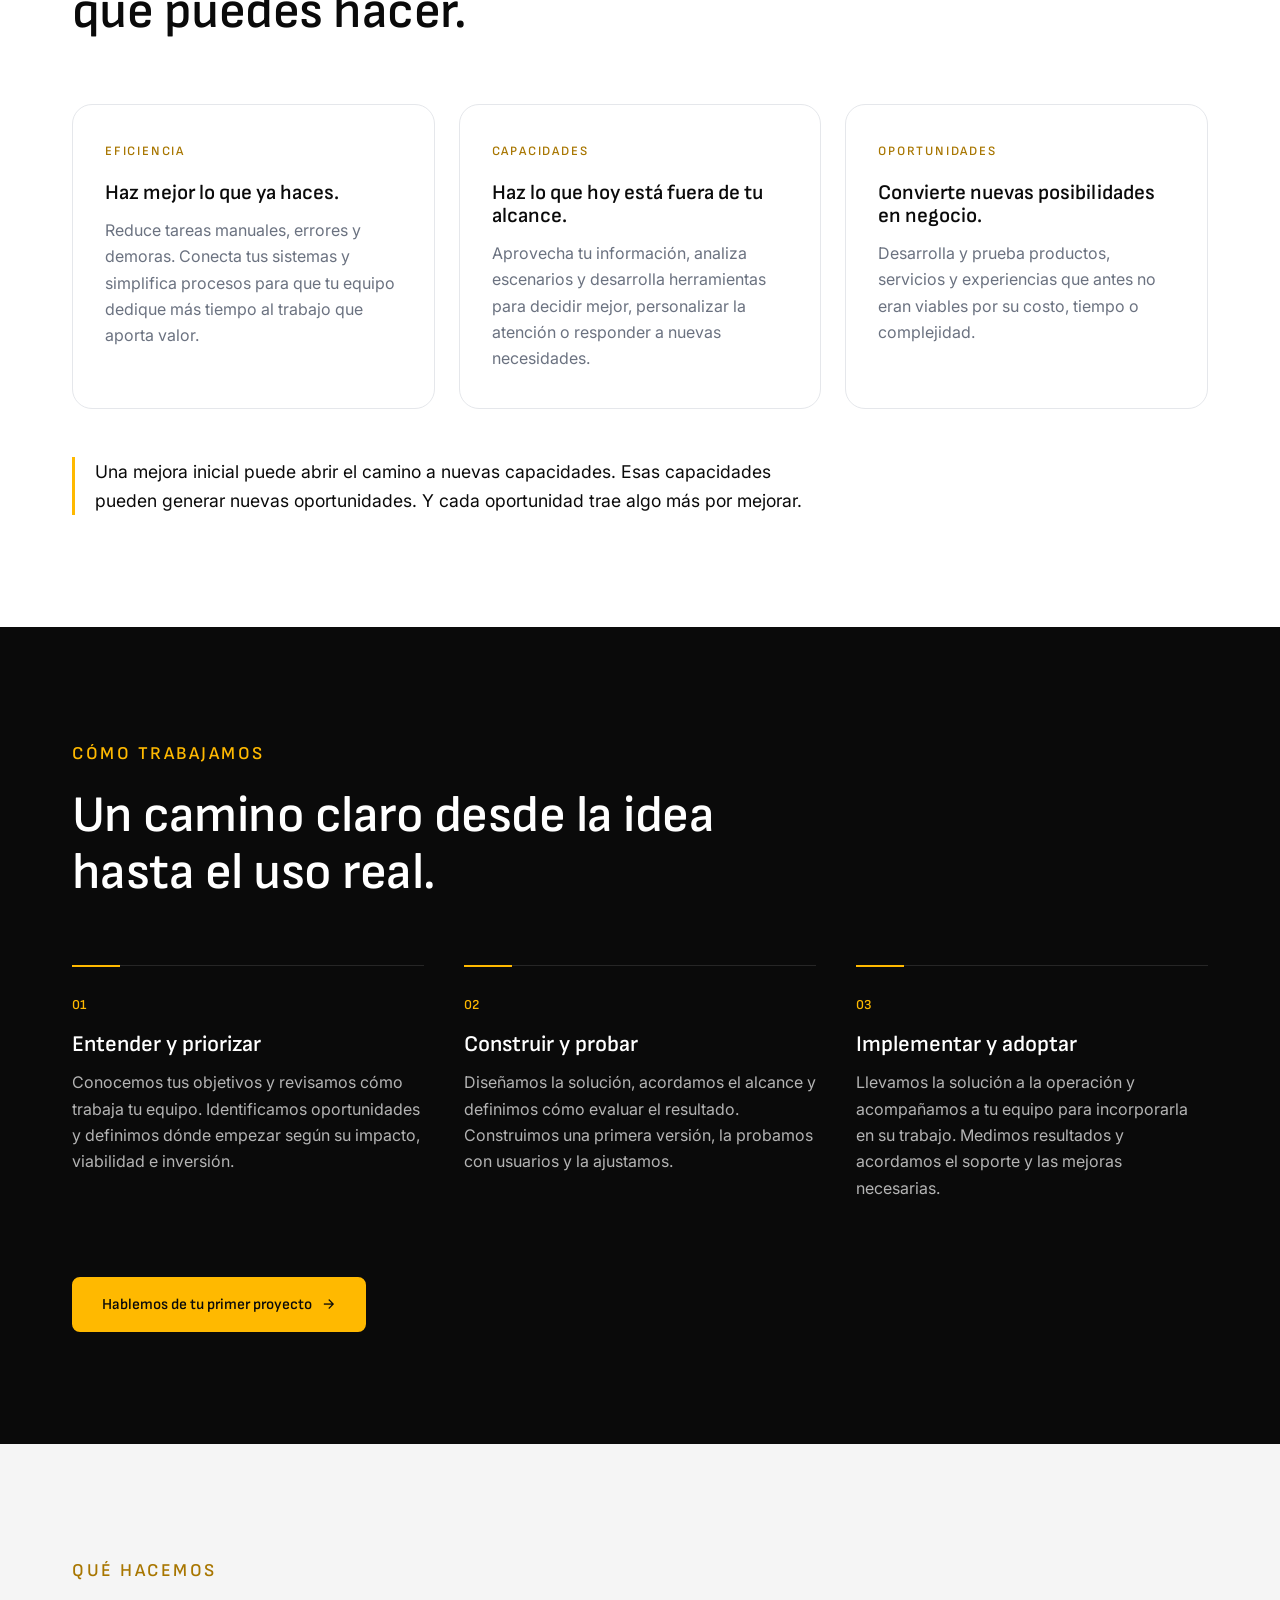
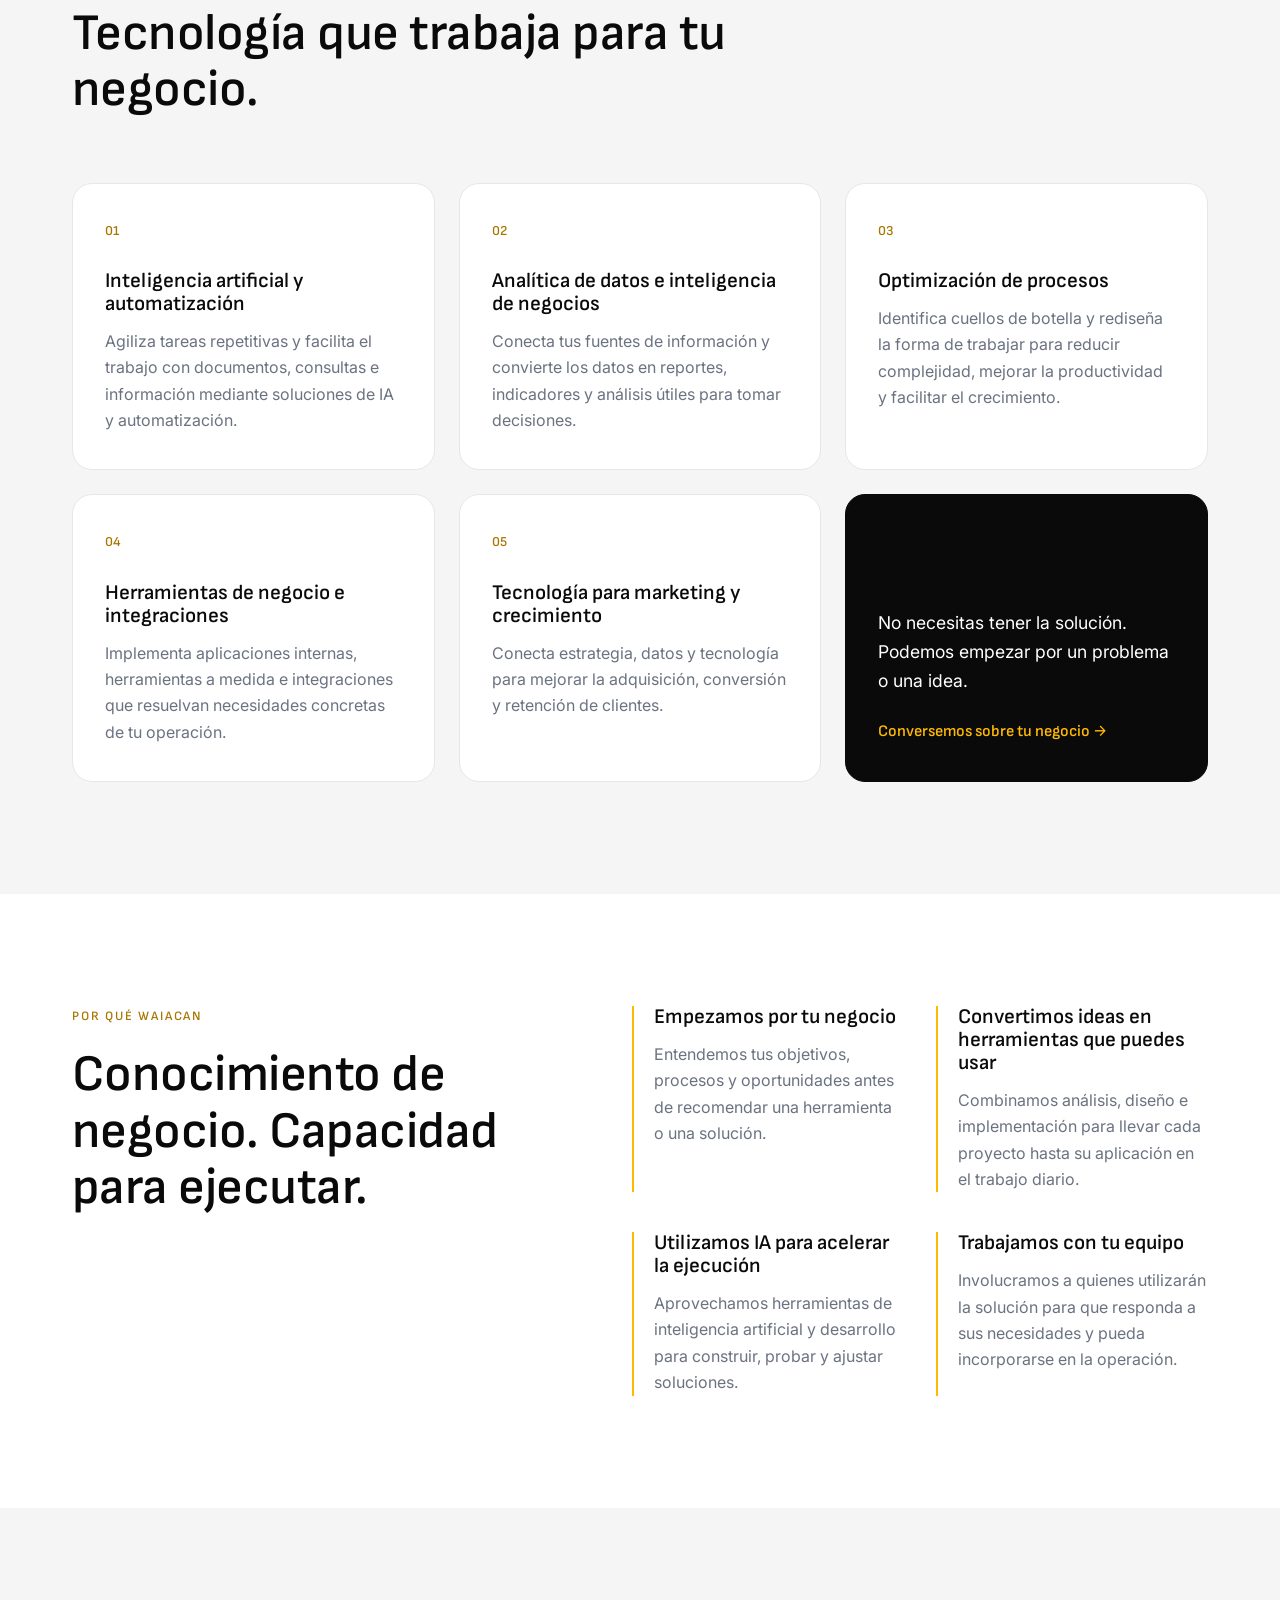
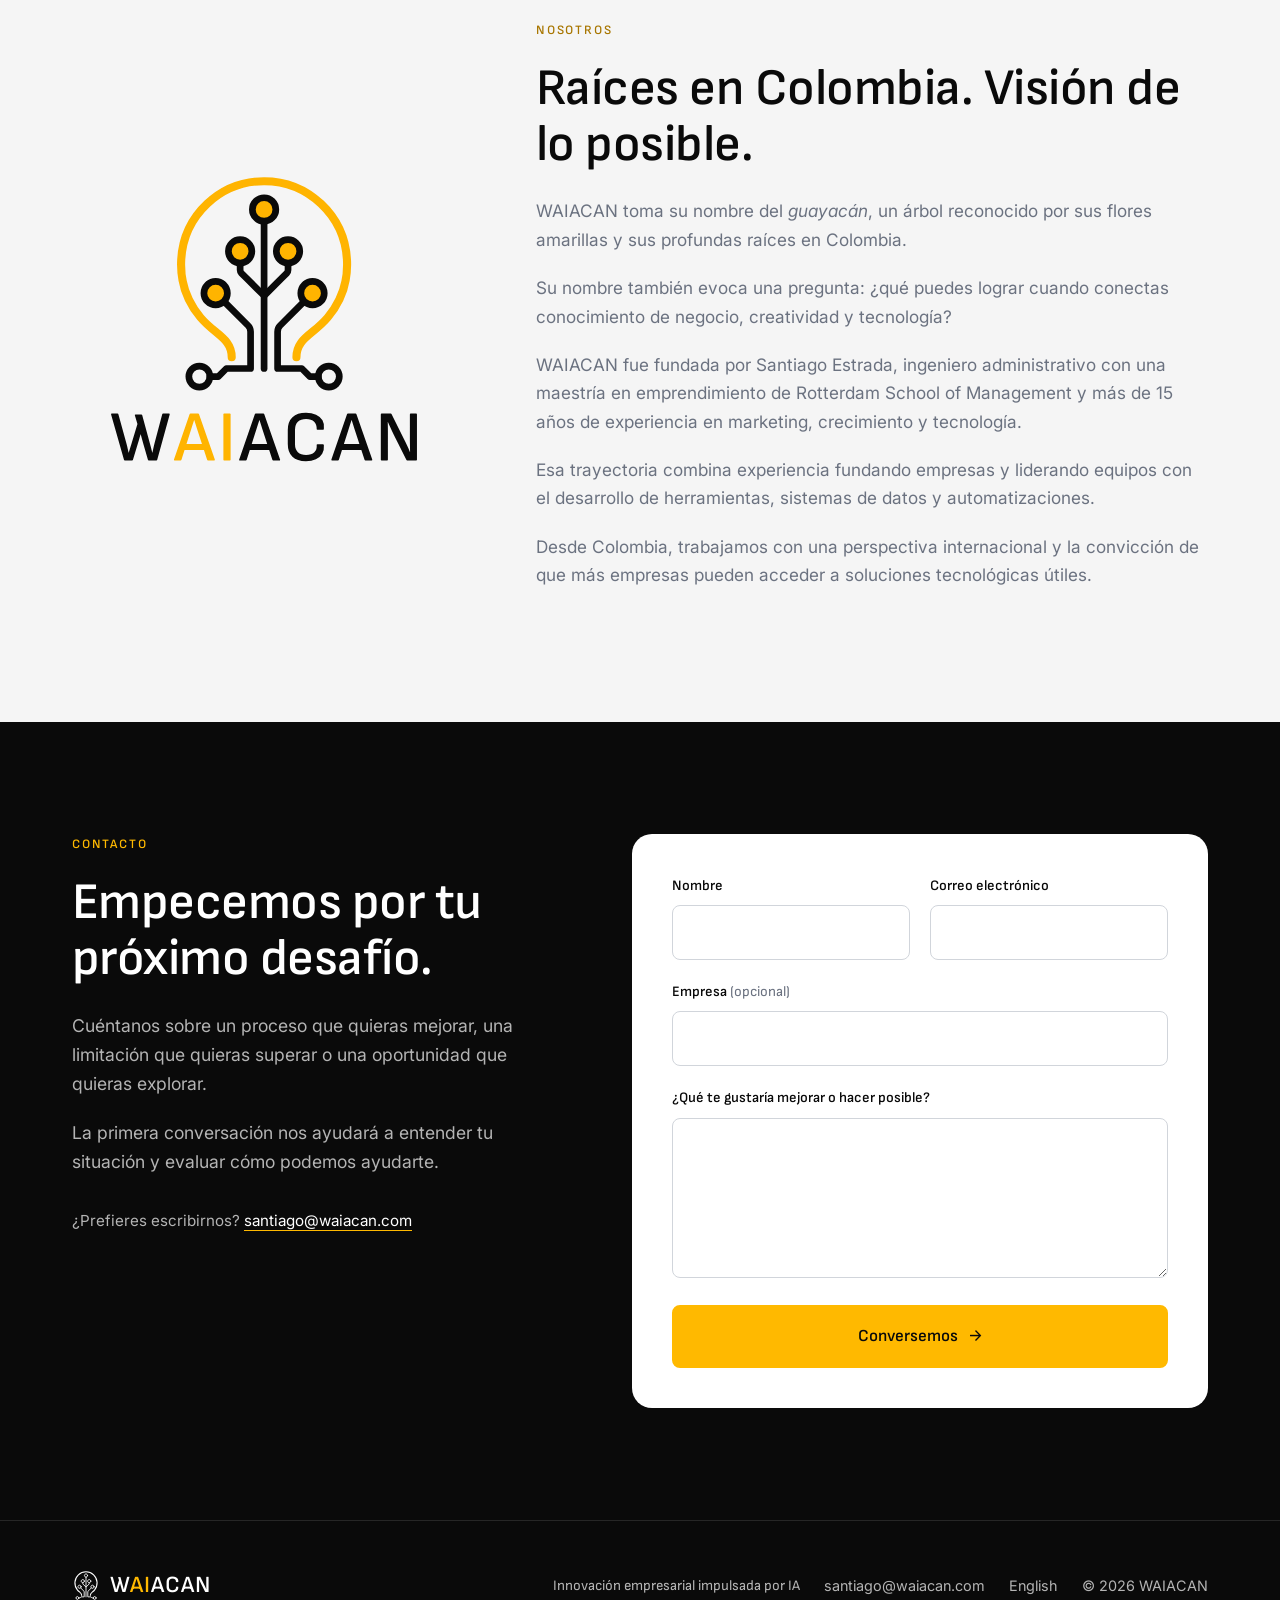
==== commit 44271e27: "Logo: redraw lettering in Sofia Sans SemiBold All horizontal, stacked and wordmark versions (color, " ====
--- a/es/index.html
+++ b/es/index.html
@@ -22,7 +22,7 @@
   <meta property="og:title" content="WAIACAN | Descubre lo que puedes crear con IA.">
   <meta property="og:description" content="Mejora tu operación, desarrolla nuevas capacidades y abre oportunidades de crecimiento.">
   <meta property="og:url" content="https://waiacan.com/es/">
-  <meta property="og:image" content="https://waiacan.com/images/waiacan-og-image.png">
+  <meta property="og:image" content="https://waiacan.com/images/waiacan-og-image.png?v=2">
   <meta name="twitter:card" content="summary_large_image">
 
   <link rel="icon" href="../favicon.ico?v=2" sizes="48x48">
@@ -263,7 +263,7 @@
     <section class="section section-light" id="about">
       <div class="container split split-about">
         <div class="about-visual" aria-hidden="true">
-          <img src="../images/logo/waiacan-logo-stacked-full-color.svg" alt="" width="609" height="566" loading="lazy">
+          <img src="../images/logo/waiacan-logo-stacked-full-color.svg?v=2" alt="" width="609" height="566" loading="lazy">
         </div>
         <div>
           <p class="eyebrow">Nosotros</p>
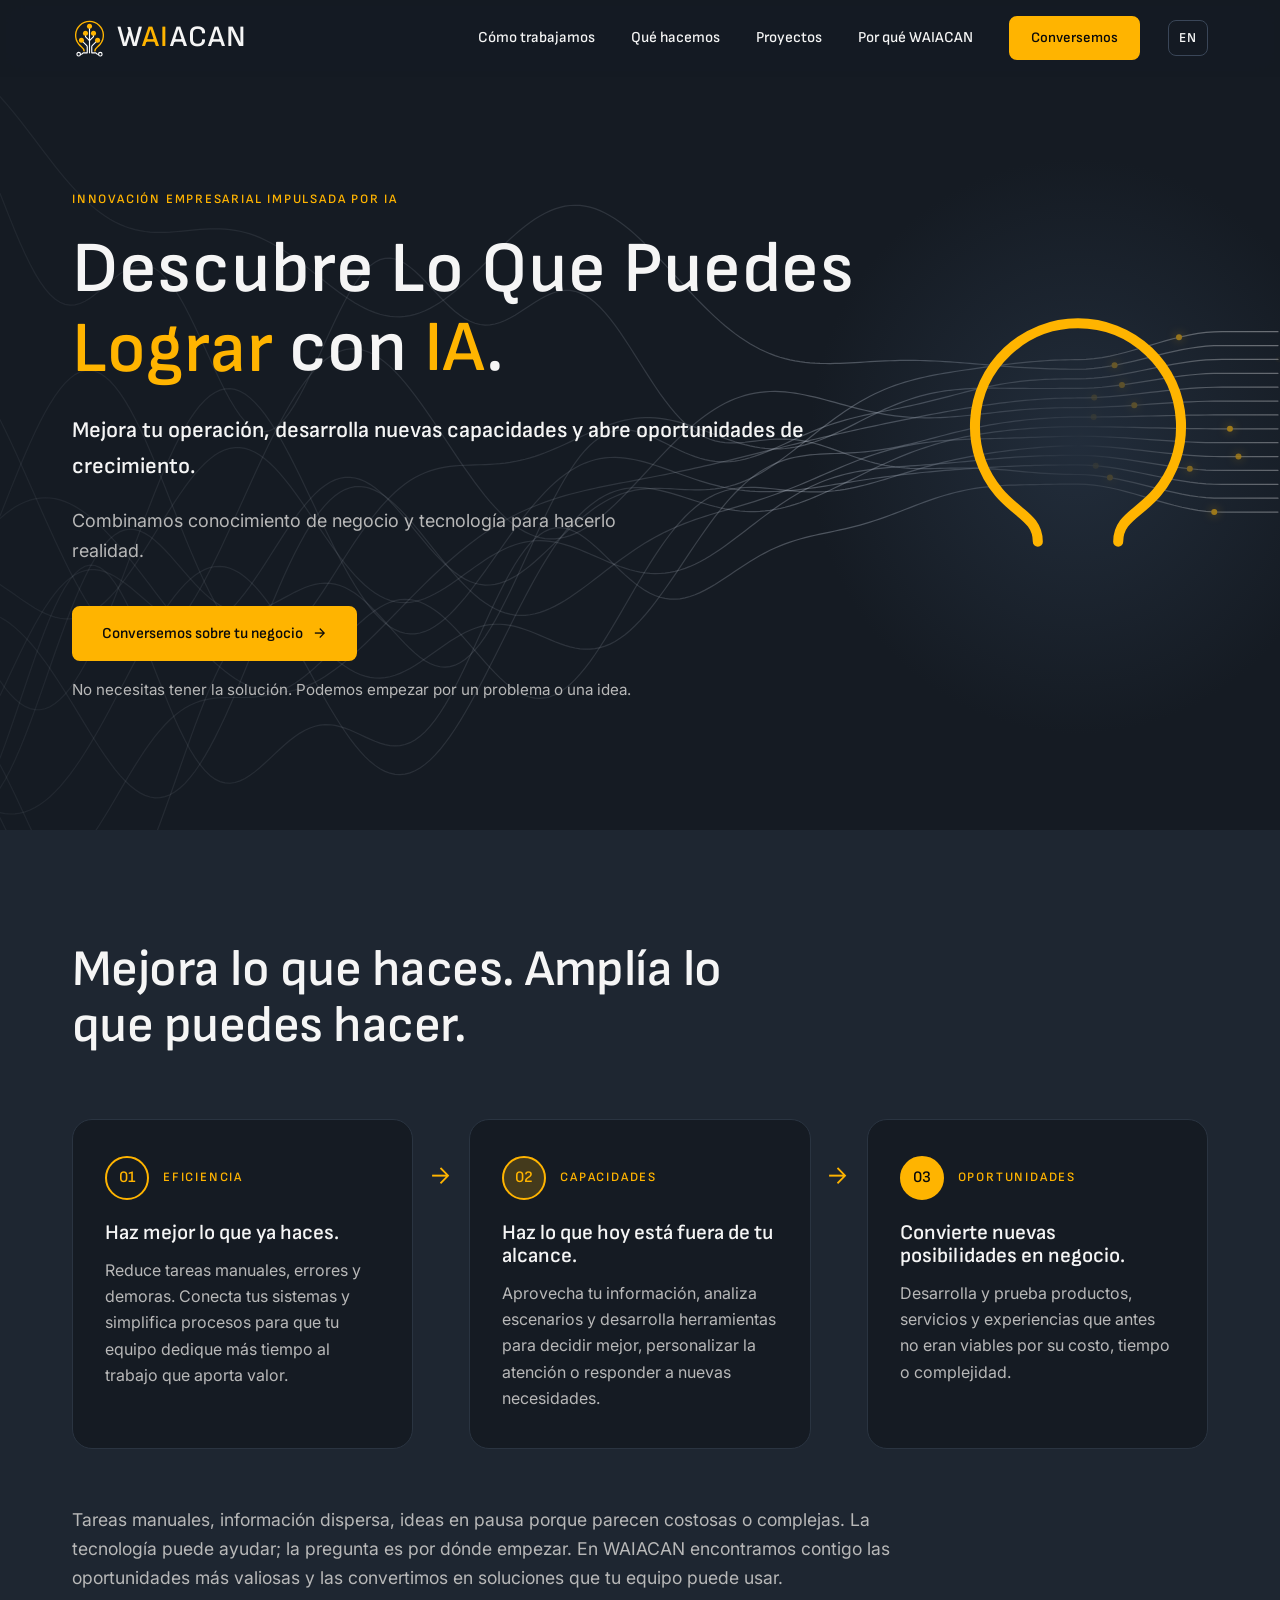
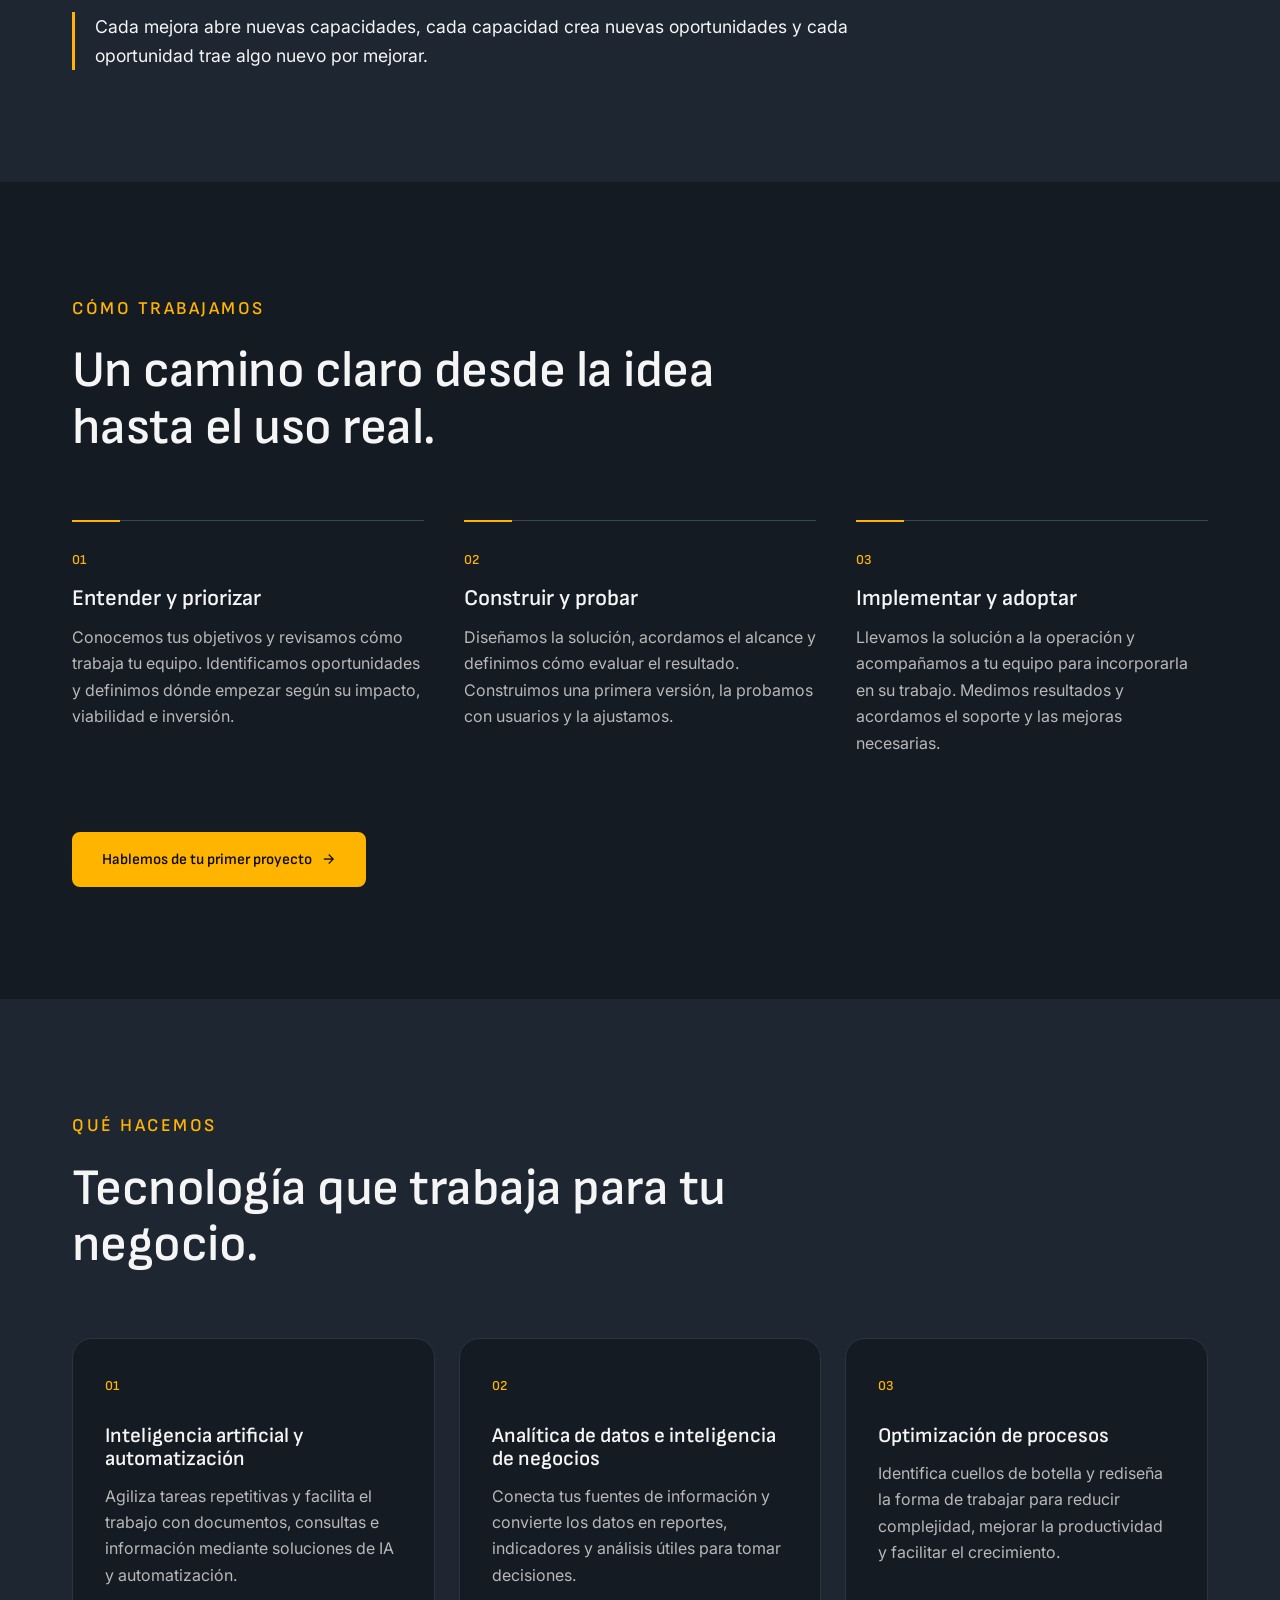
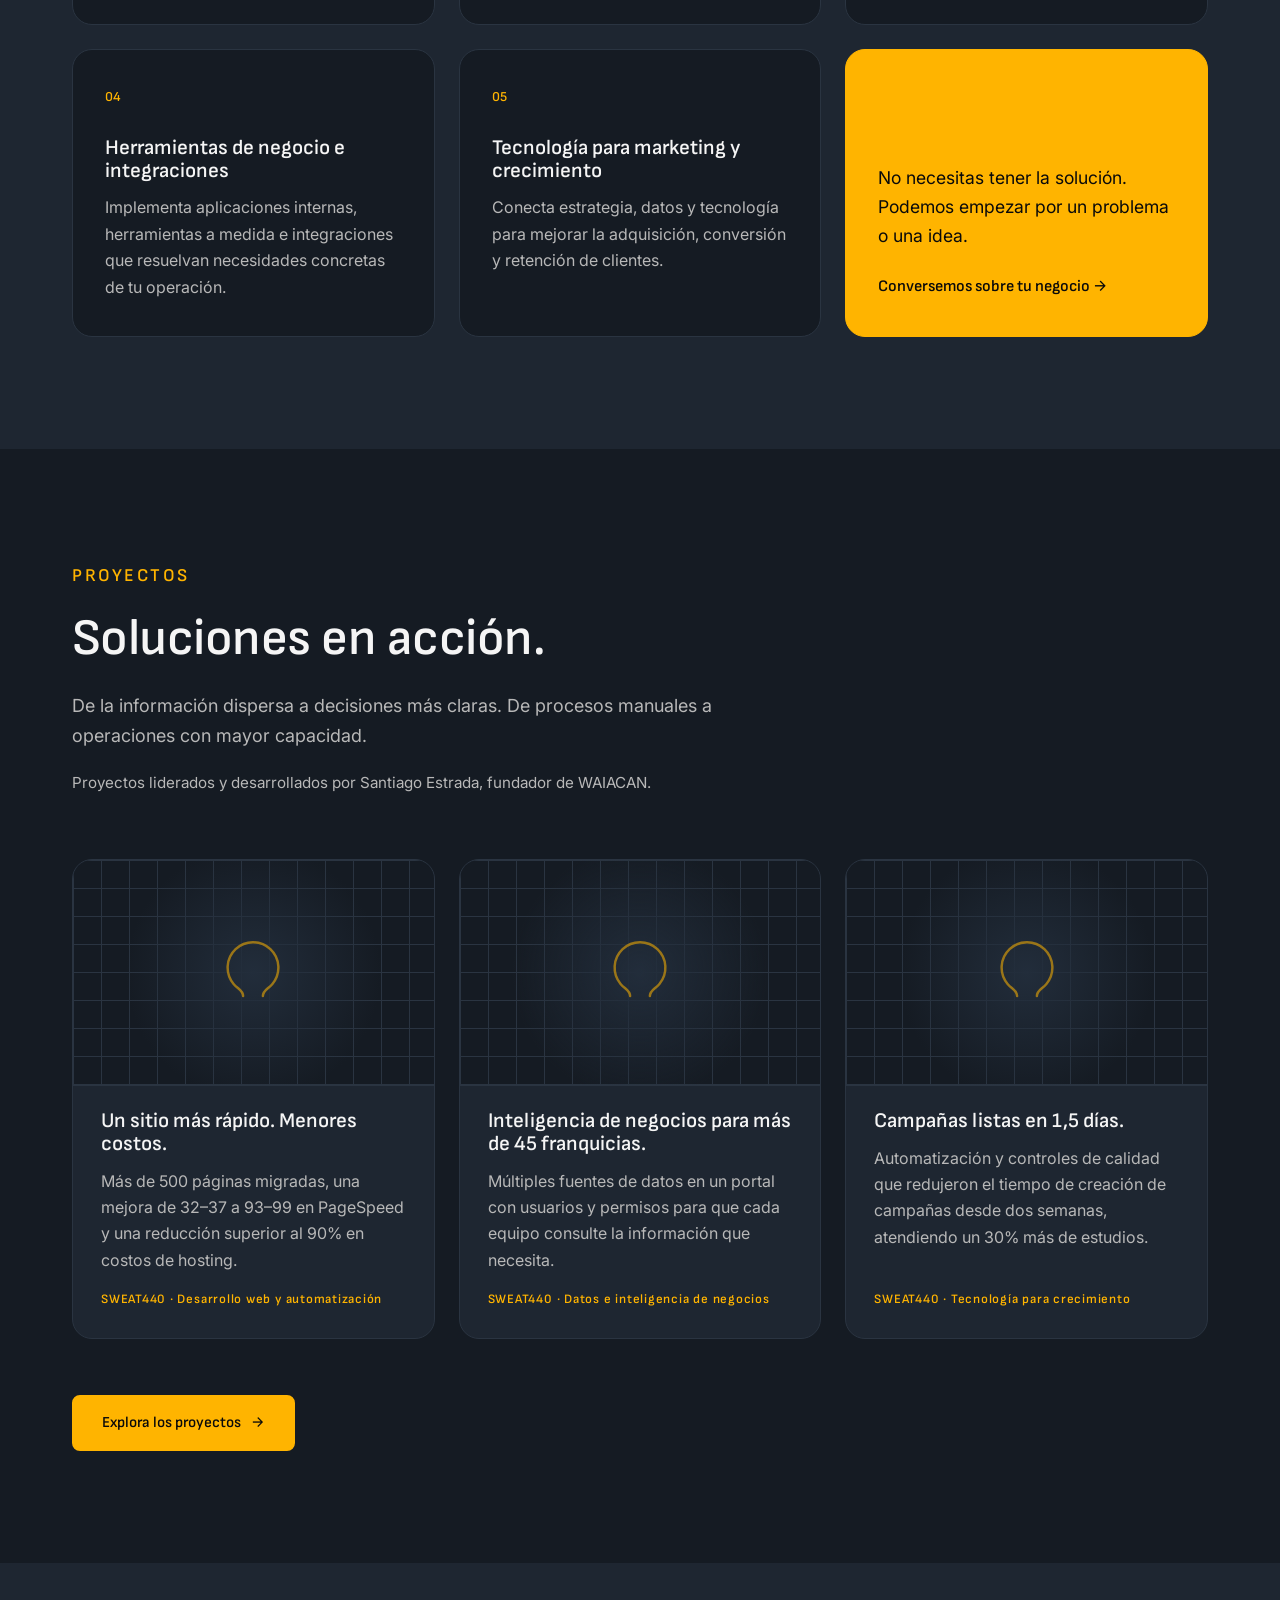
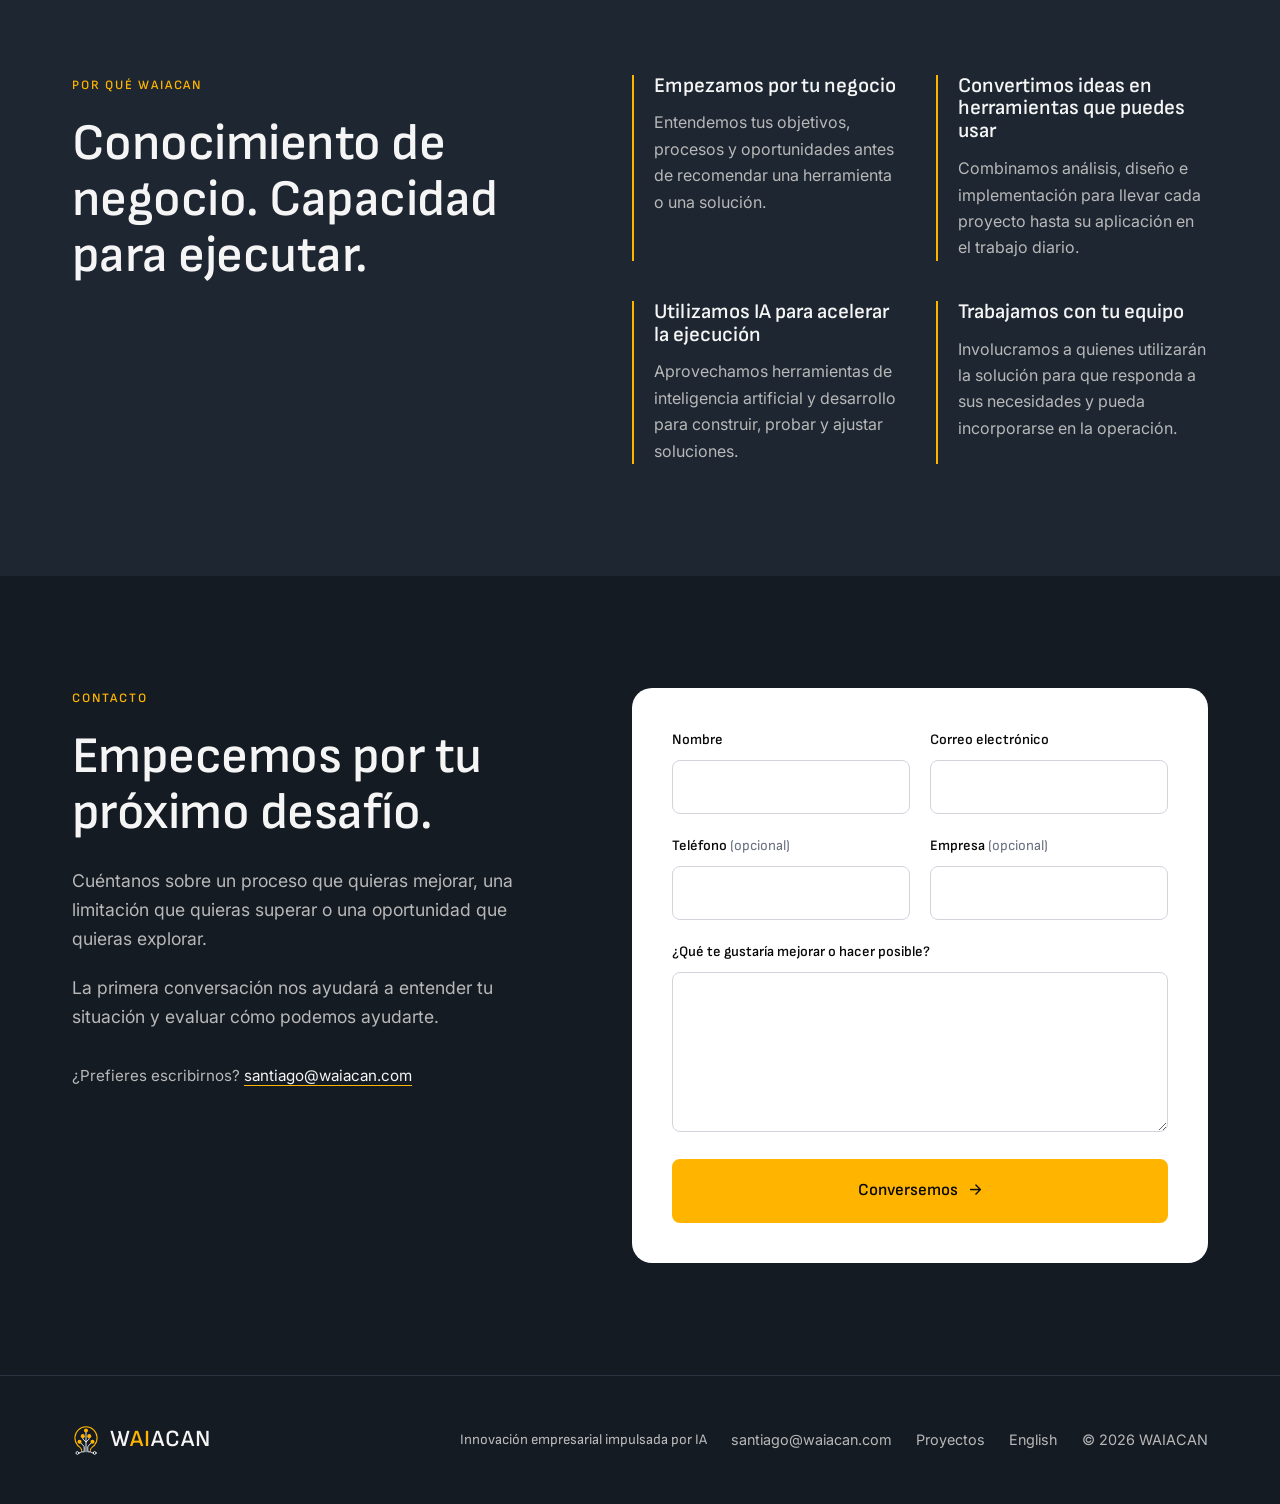
==== commit 07948009: "Site: dark theme, hero animation, projects page, solid-node logo Logo - Icon nodes are solid dots (t" ====
--- a/es/index.html
+++ b/es/index.html
@@ -1,7 +1,8 @@
 <!doctype html>
 <!--
   GENERATED FILE: do not edit index.html or es/index.html directly.
-  Source: _src/template.html (layout) + _src/content/{en,es}.json (text).
+  Source: _src/template.html (layout) + _src/partials/ (head, header, footer)
+          + _src/content/{en,es}.json (text) + _src/content/projects-{en,es}.json (teaser).
   Rebuild with: python _src/build.py
 -->
 <html lang="es">
@@ -14,20 +15,20 @@
   <link rel="alternate" hreflang="en" href="https://waiacan.com/">
   <link rel="alternate" hreflang="es" href="https://waiacan.com/es/">
   <link rel="alternate" hreflang="x-default" href="https://waiacan.com/">
-  <meta name="theme-color" content="#FFB900">
+  <meta name="theme-color" content="#151B23">
 
   <meta property="og:type" content="website">
   <meta property="og:site_name" content="WAIACAN">
   <meta property="og:locale" content="es_CO">
-  <meta property="og:title" content="WAIACAN | Descubre lo que puedes crear con IA.">
+  <meta property="og:title" content="WAIACAN | Descubre Lo Que Puedes Crear con IA.">
   <meta property="og:description" content="Mejora tu operación, desarrolla nuevas capacidades y abre oportunidades de crecimiento.">
   <meta property="og:url" content="https://waiacan.com/es/">
-  <meta property="og:image" content="https://waiacan.com/images/waiacan-og-image.png?v=2">
+  <meta property="og:image" content="https://waiacan.com/images/waiacan-og-image.png?v=3">
   <meta name="twitter:card" content="summary_large_image">
 
-  <link rel="icon" href="../favicon.ico?v=2" sizes="48x48">
-  <link rel="icon" href="../favicon.svg?v=2" type="image/svg+xml">
-  <link rel="apple-touch-icon" href="../apple-touch-icon.png?v=2">
+  <link rel="icon" href="../favicon.ico?v=3" sizes="48x48">
+  <link rel="icon" href="../favicon.svg?v=3" type="image/svg+xml">
+  <link rel="apple-touch-icon" href="../apple-touch-icon.png?v=3">
   <link rel="manifest" href="../site.webmanifest">
 
   <!-- Language routing (Colombia → Spanish). Runs before render so a redirect happens as early as possible. -->
@@ -36,7 +37,7 @@
   <link rel="preconnect" href="https://fonts.googleapis.com">
   <link rel="preconnect" href="https://fonts.gstatic.com" crossorigin>
   <link rel="stylesheet" href="https://fonts.googleapis.com/css2?family=Inter:wght@400;500;600&family=Sofia+Sans:wght@400;500;600&display=swap">
-  <link rel="stylesheet" href="../css/styles.css?v=13">
+  <link rel="stylesheet" href="../css/styles.css?v=23">
 
   <script type="application/ld+json">
   {
@@ -79,14 +80,15 @@
     <div class="container header-inner">
       <!-- Logo: the icon is an image; "WAIACAN" is live text in Sofia Sans SemiBold (see .brand-word). -->
       <a href="./" class="brand" aria-label="Inicio de WAIACAN">
-        <img class="brand-icon" src="../images/logo/waiacan-icon-full-color.svg" alt="" width="375" height="427">
+        <img class="brand-icon" src="../images/logo/waiacan-icon-white-yellow.svg?v=3" alt="" width="375" height="427">
         <span class="brand-word" aria-hidden="true">W<span class="brand-ai">AI</span>ACAN</span>
       </a>
+      <!-- Section links point at the home page ( is empty there, "../" on inner pages). -->
       <nav id="site-nav" class="site-nav" aria-label="Principal">
         <a href="#approach">Cómo trabajamos</a>
         <a href="#expertise">Qué hacemos</a>
+        <a href="proyectos/">Proyectos</a>
         <a href="#why">Por qué WAIACAN</a>
-        <a href="#about">Nosotros</a>
         <a href="#contact" class="btn btn-primary btn-sm">Conversemos</a>
       </nav>
       <div class="header-actions">
@@ -105,7 +107,7 @@
         <div class="hero-content">
           <p class="eyebrow">Innovación empresarial impulsada por IA</p>
           <!-- The first word is the real heading text; main.js turns it into a vertical word rotator. -->
-          <h1 class="hero-title" style="--h1-em: 11.0">Descubre lo que puedes<br> <span class="text-accent rotator" data-words="crear,lograr,automatizar,optimizar,construir">crear</span> <br class="br-mobile">con <span class="text-accent">IA</span>.</h1>
+          <h1 class="hero-title" style="--h1-em: 11.35">Descubre Lo Que Puedes<br> <span class="text-accent rotator" data-words="Crear,Lograr,Automatizar,Optimizar,Construir">Crear</span> con <span class="text-accent">IA</span>.</h1>
           <p class="hero-lead">Mejora tu operación, desarrolla nuevas capacidades y abre oportunidades de crecimiento.</p>
           <p class="hero-description">Combinamos conocimiento de negocio y tecnología para hacerlo realidad.</p>
           <div class="hero-actions">
@@ -114,54 +116,49 @@
           <p class="hero-note">No necesitas tener la solución. Podemos empezar por un problema o una idea.</p>
         </div>
         <div class="hero-visual" aria-hidden="true">
-          <img src="../images/logo/waiacan-icon-full-color.svg" alt="" width="375" height="427">
-        </div>
-      </div>
-    </section>
-
-    <!-- THE CHALLENGE -->
-    <section class="section section-light" id="challenge">
-      <div class="container split">
-        <div>
-          <h2>Sabes que puedes hacer más. ¿Por dónde empezar?</h2>
-        </div>
-        <div class="prose">
-          <p>Tu equipo dedica demasiado tiempo a tareas manuales. La información está repartida entre herramientas. Algunas ideas siguen pendientes porque desarrollarlas parece demasiado costoso o complejo.</p>
-          <p>Sabes que la tecnología puede ayudarte, pero necesitas claridad sobre dónde aplicarla, qué inversión tiene sentido y cómo llevarla a la práctica.</p>
-          <p class="callout">En WAIACAN trabajamos contigo para identificar las oportunidades más valiosas y convertirlas en soluciones que tu equipo pueda utilizar.</p>
-        </div>
-      </div>
-    </section>
-
-    <!-- IMPROVE / EXPAND -->
-    <section class="section" id="value">
+          <img src="../images/logo/waiacan-bulb.svg?v=1" alt="" width="375" height="427">
+        </div>
+      </div>
+      <!-- Animation: tangled lines run through the yellow bulb and leave ordered (js/hero-flow.js).
+           Desktop: behind the whole hero. Phones: a band under the call to action with its own bulb. -->
+      <div class="hero-flow" aria-hidden="true">
+        <canvas></canvas>
+        <img class="hero-flow-icon" src="../images/logo/waiacan-bulb.svg?v=1" alt="" width="375" height="427">
+      </div>
+    </section>
+
+    <!-- IMPROVE / EXPAND: three numbered steps, then the condensed "why" and the loop -->
+    <section class="section section-alt" id="value">
       <div class="container">
         <div class="section-head">
           <h2>Mejora lo que haces. Amplía lo que puedes hacer.</h2>
         </div>
-        <div class="value-grid">
-          <article class="card">
-            <span class="card-label">Eficiencia</span>
+        <ol class="value-steps">
+          <li class="card value-step">
+            <div class="value-step-head"><span class="value-step-num">01</span><span class="card-label">Eficiencia</span></div>
             <h3>Haz mejor lo que ya haces.</h3>
             <p>Reduce tareas manuales, errores y demoras. Conecta tus sistemas y simplifica procesos para que tu equipo dedique más tiempo al trabajo que aporta valor.</p>
-          </article>
-          <article class="card">
-            <span class="card-label">Capacidades</span>
+          </li>
+          <li class="card value-step">
+            <div class="value-step-head"><span class="value-step-num">02</span><span class="card-label">Capacidades</span></div>
             <h3>Haz lo que hoy está fuera de tu alcance.</h3>
             <p>Aprovecha tu información, analiza escenarios y desarrolla herramientas para decidir mejor, personalizar la atención o responder a nuevas necesidades.</p>
-          </article>
-          <article class="card">
-            <span class="card-label">Oportunidades</span>
+          </li>
+          <li class="card value-step">
+            <div class="value-step-head"><span class="value-step-num">03</span><span class="card-label">Oportunidades</span></div>
             <h3>Convierte nuevas posibilidades en negocio.</h3>
             <p>Desarrolla y prueba productos, servicios y experiencias que antes no eran viables por su costo, tiempo o complejidad.</p>
-          </article>
-        </div>
-        <p class="value-cycle">Una mejora inicial puede abrir el camino a nuevas capacidades. Esas capacidades pueden generar nuevas oportunidades. Y cada oportunidad trae algo más por mejorar.</p>
+          </li>
+        </ol>
+        <div class="value-note">
+          <p>Tareas manuales, información dispersa, ideas en pausa porque parecen costosas o complejas. La tecnología puede ayudar; la pregunta es por dónde empezar. En WAIACAN encontramos contigo las oportunidades más valiosas y las convertimos en soluciones que tu equipo puede usar.</p>
+          <p class="value-cycle">Cada mejora abre nuevas capacidades, cada capacidad crea nuevas oportunidades y cada oportunidad trae algo nuevo por mejorar.</p>
+        </div>
       </div>
     </section>
 
     <!-- APPROACH -->
-    <section class="section section-dark" id="approach">
+    <section class="section" id="approach">
       <div class="container">
         <div class="section-head">
           <p class="eyebrow">Cómo trabajamos</p>
@@ -191,7 +188,7 @@
     </section>
 
     <!-- EXPERTISE -->
-    <section class="section section-light" id="expertise">
+    <section class="section section-alt" id="expertise">
       <div class="container">
         <div class="section-head">
           <p class="eyebrow">Qué hacemos</p>
@@ -231,8 +228,43 @@
       </div>
     </section>
 
+    <!-- PROJECTS TEASER: three highlights; cards are built from _src/content/projects-*.json -->
+    <section class="section" id="projects">
+      <div class="container">
+        <div class="section-head">
+          <p class="eyebrow">Proyectos</p>
+          <h2>Soluciones en acción.</h2>
+          <p>De la información dispersa a decisiones más claras. De procesos manuales a operaciones con mayor capacidad.</p>
+          <p class="byline">Proyectos liderados y desarrollados por Santiago Estrada, fundador de WAIACAN.</p>
+        </div>
+        <div class="teaser-grid">
+          <a class="card teaser-card" href="proyectos/#sweat440-website">
+            <div class="teaser-media is-empty" aria-hidden="true"><!-- Image slot: add images/projects/sweat440-website.webp (16:10, about 1600 px wide) and rebuild --><img src="../images/logo/waiacan-bulb.svg?v=1" alt="" width="375" height="427" loading="lazy"></div>
+            <h3>Un sitio más rápido. Menores costos.</h3>
+            <p>Más de 500 páginas migradas, una mejora de 32–37 a 93–99 en PageSpeed y una reducción superior al 90% en costos de hosting.</p>
+            <p class="teaser-meta">SWEAT440 · Desarrollo web y automatización</p>
+          </a>
+          <a class="card teaser-card" href="proyectos/#sweat440-business-intelligence">
+            <div class="teaser-media is-empty" aria-hidden="true"><!-- Image slot: add images/projects/sweat440-business-intelligence.webp (16:10, about 1600 px wide) and rebuild --><img src="../images/logo/waiacan-bulb.svg?v=1" alt="" width="375" height="427" loading="lazy"></div>
+            <h3>Inteligencia de negocios para más de 45 franquicias.</h3>
+            <p>Múltiples fuentes de datos en un portal con usuarios y permisos para que cada equipo consulte la información que necesita.</p>
+            <p class="teaser-meta">SWEAT440 · Datos e inteligencia de negocios</p>
+          </a>
+          <a class="card teaser-card" href="proyectos/#sweat440-advertising-automation">
+            <div class="teaser-media is-empty" aria-hidden="true"><!-- Image slot: add images/projects/sweat440-advertising-automation.webp (16:10, about 1600 px wide) and rebuild --><img src="../images/logo/waiacan-bulb.svg?v=1" alt="" width="375" height="427" loading="lazy"></div>
+            <h3>Campañas listas en 1,5 días.</h3>
+            <p>Automatización y controles de calidad que redujeron el tiempo de creación de campañas desde dos semanas, atendiendo un 30% más de estudios.</p>
+            <p class="teaser-meta">SWEAT440 · Tecnología para crecimiento</p>
+          </a>
+        </div>
+        <div class="section-cta">
+          <a href="proyectos/" class="btn btn-primary">Explora los proyectos <span aria-hidden="true">&rarr;</span></a>
+        </div>
+      </div>
+    </section>
+
     <!-- WHY WAIACAN -->
-    <section class="section" id="why">
+    <section class="section section-alt" id="why">
       <div class="container split">
         <div>
           <p class="eyebrow">Por qué WAIACAN</p>
@@ -259,28 +291,8 @@
       </div>
     </section>
 
-    <!-- ABOUT -->
-    <section class="section section-light" id="about">
-      <div class="container split split-about">
-        <div class="about-visual" aria-hidden="true">
-          <img src="../images/logo/waiacan-logo-stacked-full-color.svg?v=2" alt="" width="609" height="566" loading="lazy">
-        </div>
-        <div>
-          <p class="eyebrow">Nosotros</p>
-          <h2>Raíces en Colombia. Visión de lo posible.</h2>
-          <div class="prose">
-            <p>WAIACAN toma su nombre del <em>guayacán</em>, un árbol reconocido por sus flores amarillas y sus profundas raíces en Colombia.</p>
-            <p>Su nombre también evoca una pregunta: ¿qué puedes lograr cuando conectas conocimiento de negocio, creatividad y tecnología?</p>
-            <p>WAIACAN fue fundada por Santiago Estrada, ingeniero administrativo con una maestría en emprendimiento de Rotterdam School of Management y más de 15 años de experiencia en marketing, crecimiento y tecnología.</p>
-            <p>Esa trayectoria combina experiencia fundando empresas y liderando equipos con el desarrollo de herramientas, sistemas de datos y automatizaciones.</p>
-            <p>Desde Colombia, trabajamos con una perspectiva internacional y la convicción de que más empresas pueden acceder a soluciones tecnológicas útiles.</p>
-          </div>
-        </div>
-      </div>
-    </section>
-
     <!-- CONTACT -->
-    <section class="section section-dark" id="contact">
+    <section class="section" id="contact">
       <div class="container contact-grid">
         <div class="contact-intro">
           <p class="eyebrow">Contacto</p>
@@ -322,9 +334,15 @@
               <input id="cf-email" name="email" type="email" autocomplete="email" required>
             </div>
           </div>
-          <div class="field">
-            <label for="cf-company">Empresa <span class="optional">(opcional)</span></label>
-            <input id="cf-company" name="company" type="text" autocomplete="organization">
+          <div class="field-row">
+            <div class="field">
+              <label for="cf-phone">Teléfono <span class="optional">(opcional)</span></label>
+              <input id="cf-phone" name="phone" type="tel" autocomplete="tel" inputmode="tel">
+            </div>
+            <div class="field">
+              <label for="cf-company">Empresa <span class="optional">(opcional)</span></label>
+              <input id="cf-company" name="company" type="text" autocomplete="organization">
+            </div>
           </div>
           <div class="field">
             <label for="cf-message">¿Qué te gustaría mejorar o hacer posible?</label>
@@ -340,12 +358,13 @@
   <footer class="site-footer">
     <div class="container footer-inner">
       <a href="./" class="brand brand-footer" aria-label="Inicio de WAIACAN">
-        <img class="brand-icon" src="../images/logo/waiacan-icon-white.svg" alt="" width="375" height="427" loading="lazy">
+        <img class="brand-icon" src="../images/logo/waiacan-icon-white-yellow.svg?v=3" alt="" width="375" height="427" loading="lazy">
         <span class="brand-word" aria-hidden="true">W<span class="brand-ai">AI</span>ACAN</span>
       </a>
       <p class="footer-tagline">Innovación empresarial impulsada por IA</p>
       <p class="footer-meta">
         <a href="mailto:santiago@waiacan.com">santiago@waiacan.com</a>
+        <a href="proyectos/">Proyectos</a>
         <a href="../" hreflang="en" lang="en" data-set-lang="en">English</a>
         <span>&copy; <span id="year">2026</span> WAIACAN</span>
       </p>
@@ -353,5 +372,6 @@
   </footer>
 
   <script src="../js/main.js?v=5" defer></script>
+  <script src="../js/hero-flow.js?v=4" defer></script>
 </body>
 </html>
--- a/css/styles.css
+++ b/css/styles.css
@@ -1,23 +1,30 @@
 /*
-  WAIACAN — site styles
-  Palette rule: ~70% white/light gray, ~20% black, ~10% yellow.
-  Yellow is reserved for actions (buttons) and key ideas (accent words) — never full sections.
-  On white backgrounds, accent text uses the darker --yellow-text for contrast;
-  bright --yellow is only used as text on black.
+  WAIACAN — site styles (dark theme)
+  Dark background with light text. The only accent color is the logo yellow (#FFB400):
+  buttons (with black text), the rotating word and "AI", small indicators. Never full
+  sections. The contact form is a white card so typing stays comfortable.
 */
 
 :root {
-  --yellow: #FFB900;
-  --yellow-hover: #E5A600;
-  --yellow-text: #A87600;
-  --black: #0A0A0A;
-  --white: #FFFFFF;
-  --gray-50: #F5F5F5;
-  --gray-200: #E5E7EB;
-  --gray-300: #D1D5DB;
-  --gray-500: #6B7280;
-  --gray-dark-text: #B4B4B4;
-  --gray-dark-line: #262626;
+  color-scheme: dark;
+
+  --yellow: #FFB400;        /* the logo yellow; the only accent */
+  --yellow-hover: #FFC633;  /* brighter on hover, never darker */
+  --yellow-glow: 0 0 0 1px rgba(255, 198, 51, 0.35), 0 8px 28px rgba(255, 180, 0, 0.45);
+
+  --bg: #151B23;            /* page background: blue charcoal */
+  --surface: #1E2631;       /* alternate sections, cards */
+  --glow: #222D3B;          /* faint light behind the hero symbol */
+  --text: #F5F5F5;          /* titles, main text */
+  --text-muted: #B8B8B8;    /* paragraphs, secondary text */
+  --line: #2A3441;          /* borders, dividers */
+  --line-strong: #3A4658;
+
+  /* Light surfaces (contact form card) and text on yellow */
+  --ink: #0A0A0A;
+  --paper: #FFFFFF;
+  --paper-muted: #6B7280;
+  --paper-line: #D1D5DB;
 
   --font-heading: 'Sofia Sans', system-ui, sans-serif; /* logo lettering and titles, SemiBold (600) */
   --font-body: 'Inter', system-ui, sans-serif;
@@ -44,8 +51,8 @@
 
 body {
   margin: 0;
-  background: var(--white);
-  color: var(--black);
+  background: var(--bg);
+  color: var(--text);
   font-family: var(--font-body);
   font-size: 16px;
   line-height: 1.65;
@@ -72,7 +79,7 @@
 
 p {
   margin: 0 0 20px;
-  color: var(--gray-500);
+  color: var(--text-muted);
 }
 
 a {
@@ -98,8 +105,8 @@
   top: -60px;
   z-index: 100;
   padding: 10px 16px;
-  background: var(--black);
-  color: var(--white);
+  background: var(--yellow);
+  color: var(--ink);
   border-radius: var(--radius-sm);
 }
 .skip-link:focus { top: 12px; }
@@ -113,9 +120,8 @@
 /* ---------- Sections ---------- */
 
 .section { padding: var(--section-spacing) 0; }
-.section-light { background: var(--gray-50); }
-.section-dark { background: var(--black); color: var(--white); }
-.section-dark p { color: var(--gray-dark-text); }
+/* Sections alternate between the page background and a slightly lighter surface. */
+.section-alt { background: var(--surface); }
 
 .section-head {
   max-width: 720px;
@@ -129,13 +135,11 @@
   font-weight: 600;
   text-transform: uppercase;
   letter-spacing: 0.14em;
-  color: var(--yellow-text);
+  color: var(--yellow);
   margin-bottom: 20px;
 }
-.section-dark .eyebrow { color: var(--yellow); }
-
-.text-accent { color: var(--yellow-text); }
-.section-dark .text-accent { color: var(--yellow); }
+
+.text-accent { color: var(--yellow); }
 
 .split {
   display: grid;
@@ -150,7 +154,7 @@
   font-family: var(--font-heading);
   font-size: 1.35rem !important;
   font-weight: 600;
-  color: var(--black) !important;
+  color: var(--text) !important;
   padding-left: 20px;
   border-left: 3px solid var(--yellow);
   margin: 32px 0;
@@ -170,28 +174,31 @@
   font-weight: 600;
   line-height: 1.4;
   cursor: pointer;
-  transition: background-color 0.2s ease, border-color 0.2s ease, transform 0.2s ease;
+  transition: background-color 0.2s ease, border-color 0.2s ease, box-shadow 0.25s ease, transform 0.2s ease;
 }
 
 .btn-primary {
   background: var(--yellow);
-  color: var(--black);
+  color: var(--ink);
   border: 2px solid var(--yellow);
 }
-.btn-primary:hover {
+/* Hover lights the button up (brighter yellow + soft glow) instead of darkening it. */
+.btn-primary:hover,
+.btn-primary:focus-visible {
   background: var(--yellow-hover);
   border-color: var(--yellow-hover);
+  box-shadow: var(--yellow-glow);
   transform: translateY(-2px);
 }
 
 .btn-secondary {
   background: transparent;
-  color: var(--black);
-  border: 1px solid var(--gray-300);
+  color: var(--text);
+  border: 1px solid var(--line-strong);
 }
 .btn-secondary:hover {
-  border-color: var(--black);
-  background: var(--gray-50);
+  border-color: var(--text);
+  background: var(--surface);
 }
 
 .btn-sm { padding: 10px 20px; font-size: 0.9rem; }
@@ -203,13 +210,13 @@
   position: sticky;
   top: 0;
   z-index: 50;
-  background: rgba(255, 255, 255, 0.92);
+  background: rgba(21, 27, 35, 0.88);
   backdrop-filter: saturate(180%) blur(12px);
   -webkit-backdrop-filter: saturate(180%) blur(12px);
   border-bottom: 1px solid transparent;
   transition: border-color 0.2s ease;
 }
-.site-header.is-scrolled { border-bottom-color: var(--gray-200); }
+.site-header.is-scrolled { border-bottom-color: var(--line); }
 
 .header-inner {
   display: flex;
@@ -232,11 +239,11 @@
   font-weight: 600;
   letter-spacing: 0.06em;
   padding: 6px 10px;
-  border: 1px solid var(--gray-300);
+  border: 1px solid var(--line-strong);
   border-radius: var(--radius-sm);
   transition: border-color 0.2s ease, background-color 0.2s ease;
 }
-.lang-switch:hover { border-color: var(--black); background: var(--gray-50); }
+.lang-switch:hover { border-color: var(--text); background: var(--surface); }
 
 /* Logo: icon image + "WAIACAN" as live text. The icon stands ~1.5× the letter height,
    matching the proportions of the drawn wordmark. */
@@ -255,11 +262,11 @@
   font-size: 1.85rem;
   line-height: 1;
   letter-spacing: 0.04em;
-  color: var(--black);
+  color: var(--text);
 }
 .brand-ai { color: var(--yellow); }
 .brand-footer .brand-icon { height: 32px; }
-.brand-footer .brand-word { font-size: 1.45rem; color: var(--white); }
+.brand-footer .brand-word { font-size: 1.45rem; }
 
 .site-nav {
   display: flex;
@@ -302,7 +309,7 @@
   left: 11px;
   width: 22px;
   height: 2px;
-  background: var(--black);
+  background: var(--text);
   transition: transform 0.2s ease, top 0.2s ease;
 }
 .nav-toggle span:first-child { top: 17px; }
@@ -327,7 +334,7 @@
   font-family: var(--font-heading);
   font-size: clamp(1.15rem, 2vw, 1.4rem);
   font-weight: 600;
-  color: var(--black);
+  color: var(--text);
   margin-bottom: 20px;
 }
 
@@ -355,9 +362,10 @@
 }
 
 /*
-  Hero title, in the wordmark's font. Line 1 is fixed ("Discover What You Can"), line 2 is
-  "<word> with AI." Sized so the longest word still fits line 2; on phones "with AI."
-  drops to its own line (.br-mobile) so no word ever re-wraps the heading.
+  Hero title, in the wordmark's font. Always exactly two lines, on every screen:
+  line 1 is fixed ("Discover What You Can"), line 2 is "<word> with AI.". The font size is
+  derived from the width available for line 1, so it never wraps and the rotating word
+  never changes the heading's height.
 */
 .hero-title {
   font-weight: 600;
@@ -367,8 +375,6 @@
   font-size: clamp(2rem, calc((100vw - 390px) / var(--h1-em, 10.65)), 4.5rem);
   letter-spacing: 0.01em;
 }
-
-.br-mobile { display: none; }
 
 .sr-only {
   position: absolute;
@@ -399,9 +405,36 @@
   font-size: 0.95rem;
 }
 
+/* A very faint glow behind the symbol gives the hero some depth; keep it subtle. */
+.hero-visual {
+  position: relative;
+  z-index: 0;
+}
+.hero-visual::before {
+  content: "";
+  position: absolute;
+  inset: -140px;
+  z-index: -1;
+  background: radial-gradient(closest-side, var(--glow), rgba(34, 45, 59, 0));
+  pointer-events: none;
+}
 .hero-visual img {
   width: 260px;
 }
+/* The glow can extend past the viewport edge; never let it cause sideways scrolling. */
+.hero { overflow-x: clip; }
+
+/* Hero animation layer (js/hero-flow.js): behind the content on desktop. */
+.hero { position: relative; }
+.hero-grid { position: relative; z-index: 1; }
+.hero-flow {
+  position: absolute;
+  inset: 0;
+  z-index: 0;
+  pointer-events: none;
+}
+.hero-flow canvas { display: block; width: 100%; height: 100%; }
+.hero-flow-icon { display: none; }
 
 /* ---------- Services ---------- */
 
@@ -414,8 +447,8 @@
 .card {
   display: flex;
   flex-direction: column;
-  background: var(--white);
-  border: 1px solid var(--gray-200);
+  background: var(--surface);
+  border: 1px solid var(--line);
   border-radius: var(--radius-lg);
   padding: 36px 32px;
   transition: border-color 0.2s ease, transform 0.2s ease;
@@ -425,35 +458,80 @@
   transform: translateY(-3px);
 }
 .card p { margin-bottom: 0; }
+.section-alt .card { background: var(--bg); }
 
 .card-num {
   font-family: var(--font-heading);
   font-size: 0.85rem;
   font-weight: 600;
-  color: var(--yellow-text);
+  color: var(--yellow);
   margin-bottom: 28px;
 }
 
-.card-cta {
-  background: var(--black);
-  border-color: var(--black);
-  color: var(--white);
+/* The one yellow card: a call to action at the end of the services grid. */
+.card-cta,
+.section-alt .card-cta {
+  background: var(--yellow);
+  border-color: var(--yellow);
+  color: var(--ink);
   justify-content: flex-end;
 }
-.card-cta p { font-size: 1.1rem; color: var(--white); }
+.card-cta:hover { border-color: var(--yellow-hover); background: var(--yellow-hover); box-shadow: var(--yellow-glow); }
+.card-cta p { font-size: 1.1rem; color: var(--ink); }
 .card-link {
   margin-top: 24px;
   font-family: var(--font-heading);
   font-weight: 600;
+  color: var(--ink);
+}
+
+/* ---------- Improve / Expand ---------- */
+
+/*
+  Three numbered steps read left to right: yellow arrows sit in the gaps between cards, and
+  the number badges "fill up" along the way (outline → half → solid) to show progression.
+*/
+.value-steps {
+  display: grid;
+  grid-template-columns: repeat(3, minmax(0, 1fr));
+  gap: 56px;
+}
+.value-step { position: relative; }
+.value-step-head {
+  display: flex;
+  align-items: center;
+  gap: 14px;
+  margin-bottom: 22px;
+}
+.value-step-head .card-label { margin-bottom: 0; }
+.value-step-num {
+  flex: none;
+  display: inline-flex;
+  align-items: center;
+  justify-content: center;
+  width: 44px;
+  height: 44px;
+  border-radius: 50%;
+  border: 2px solid var(--yellow);
+  font-family: var(--font-heading);
+  font-weight: 600;
+  font-size: 1rem;
   color: var(--yellow);
 }
-
-/* ---------- Improve / Expand ---------- */
-
-.value-grid {
-  display: grid;
-  grid-template-columns: repeat(3, minmax(0, 1fr));
-  gap: 24px;
+.value-step:nth-child(2) .value-step-num { background: rgba(255, 180, 0, 0.2); }
+.value-step:nth-child(3) .value-step-num { background: var(--yellow); color: var(--ink); }
+/* Arrow in the gap after each step, level with the number badge. */
+.value-step:not(:last-child)::after {
+  content: "\2192";
+  position: absolute;
+  top: 44px;
+  right: -44px;
+  width: 32px;
+  text-align: center;
+  font-family: var(--font-heading);
+  font-size: 1.6rem;
+  line-height: 1;
+  color: var(--yellow);
 }
 
 .card-label {
@@ -462,18 +540,21 @@
   font-weight: 600;
   text-transform: uppercase;
   letter-spacing: 0.14em;
-  color: var(--yellow-text);
+  color: var(--yellow);
   margin-bottom: 20px;
 }
 
-/* The improvement → capability → opportunity loop, as a closing line under the cards. */
+/* Under the steps: the condensed "where to start" text, then the loop as a highlighted line. */
+.value-note {
+  max-width: 820px;
+  margin-top: 56px;
+}
+.value-note p { font-size: 1.1rem; }
 .value-cycle {
-  max-width: 760px;
-  margin: 48px 0 0;
+  margin: 0;
   padding-left: 20px;
   border-left: 3px solid var(--yellow);
-  font-size: 1.1rem;
-  color: var(--black);
+  color: var(--text);
 }
 
 /* ---------- Approach ---------- */
@@ -488,7 +569,7 @@
 
 .step {
   padding-top: 28px;
-  border-top: 1px solid var(--gray-dark-line);
+  border-top: 1px solid var(--line-strong);
   position: relative;
 }
 .step::before {
@@ -527,18 +608,146 @@
 /* An odd last item (5 values) spans the full row instead of leaving a gap. */
 .values li:last-child:nth-child(odd) { grid-column: 1 / -1; }
 
-/* ---------- About ---------- */
-
-.split-about {
-  grid-template-columns: minmax(0, 4fr) minmax(0, 7fr);
-  align-items: center;
-}
-
-.about-visual img {
+/* ---------- Projects (home teaser + projects page) ---------- */
+
+.byline {
+  font-size: 0.95rem !important;
+  color: var(--text-muted);
+}
+
+/* Image slots. An empty slot shows a faint grid and the bulb, so it reads as intentional
+   until a real image (images/projects/<slug>.webp) is added and the site rebuilt. */
+.project-media,
+.teaser-media {
+  margin: 0;
+  overflow: hidden;
+  border-radius: var(--radius-lg);
+  background: var(--bg);
+  border: 1px solid var(--line);
+  aspect-ratio: 16 / 10;
+}
+.project-media img,
+.teaser-media img {
+  display: block;
   width: 100%;
-  max-width: 340px;
-  margin: 0 auto;
-}
+  height: 100%;
+  object-fit: cover;
+}
+.project-media.is-empty,
+.teaser-media.is-empty {
+  display: grid;
+  place-items: center;
+  background:
+    radial-gradient(circle at center, var(--glow) 0, rgba(34, 45, 59, 0) 60%),
+    linear-gradient(var(--line) 1px, transparent 1px) 0 0 / 28px 28px,
+    linear-gradient(90deg, var(--line) 1px, transparent 1px) 0 0 / 28px 28px,
+    var(--bg);
+}
+.project-media.is-empty img,
+.teaser-media.is-empty img {
+  width: 64px;
+  height: auto;
+  opacity: 0.55;
+}
+
+/* Home teaser: three linked cards. */
+.teaser-grid {
+  display: grid;
+  grid-template-columns: repeat(3, minmax(0, 1fr));
+  gap: 24px;
+}
+.section .teaser-card { background: var(--surface); }
+.teaser-card { padding: 0 0 28px; overflow: hidden; }
+.teaser-card .teaser-media {
+  border: 0;
+  border-bottom: 1px solid var(--line);
+  border-radius: 0;
+  margin-bottom: 24px;
+}
+.teaser-card h3,
+.teaser-card p { padding: 0 28px; }
+.teaser-card p { margin-bottom: 16px; }
+.teaser-card .teaser-meta {
+  margin: auto 0 0;
+  font-family: var(--font-heading);
+  font-size: 0.8rem;
+  font-weight: 600;
+  letter-spacing: 0.06em;
+  color: var(--yellow);
+}
+
+/* Projects page */
+.page-hero { padding: 104px 0 88px; }
+.page-hero h1 { font-size: clamp(2.4rem, 5vw, 4rem); }
+.page-hero .hero-lead { max-width: 720px; }
+.page-hero .byline { max-width: 680px; margin-bottom: 36px; }
+
+.projects-list {
+  display: grid;
+  gap: 112px;
+}
+.project {
+  display: grid;
+  grid-template-columns: minmax(0, 5fr) minmax(0, 6fr);
+  gap: 64px;
+  align-items: start;
+  scroll-margin-top: calc(var(--header-height) + 24px);
+}
+/* Alternate image left / right so the list doesn't feel repetitive. */
+.project:nth-child(even) { grid-template-columns: minmax(0, 6fr) minmax(0, 5fr); }
+.project:nth-child(even) .project-media { order: 2; }
+.project-media { position: sticky; top: calc(var(--header-height) + 32px); }
+
+.project-meta {
+  font-family: var(--font-heading);
+  font-size: 0.85rem;
+  font-weight: 600;
+  letter-spacing: 0.06em;
+  color: var(--yellow);
+  margin-bottom: 14px;
+}
+.project h2 { font-size: clamp(1.75rem, 3vw, 2.4rem); margin-bottom: 28px; }
+.project-block { margin-top: 24px; }
+.project-block p { margin-bottom: 12px; }
+.project-label {
+  font-size: 0.8rem;
+  font-weight: 600;
+  text-transform: uppercase;
+  letter-spacing: 0.14em;
+  color: var(--text);
+  margin-bottom: 10px;
+}
+/* The result is what matters: set off with the yellow rule, list items with yellow dots. */
+.project-result {
+  padding: 20px 0 4px 22px;
+  border-left: 3px solid var(--yellow);
+}
+.project-result p { color: var(--text); }
+.project-result ul { margin: 0 0 14px; }
+.project-result li {
+  position: relative;
+  padding-left: 20px;
+  margin-bottom: 8px;
+  color: var(--text);
+}
+.project-result li::before {
+  content: "";
+  position: absolute;
+  left: 0;
+  top: 0.62em;
+  width: 7px;
+  height: 7px;
+  border-radius: 50%;
+  background: var(--yellow);
+}
+
+.cta-block {
+  max-width: 760px;
+  text-align: center;
+}
+.cta-block p { font-size: 1.1rem; }
+.cta-block .hero-actions { justify-content: center; margin-top: 32px; }
+.cta-block .contact-email { margin-top: 20px; }
 
 /* ---------- Contact ---------- */
 
@@ -556,13 +765,14 @@
   font-size: 0.95rem !important;
 }
 .contact-email a {
-  color: var(--white);
+  color: var(--text);
   border-bottom: 1px solid var(--yellow);
 }
 
 .contact-form {
-  background: var(--white);
-  color: var(--black);
+  color-scheme: light;
+  background: var(--paper);
+  color: var(--ink);
   border-radius: var(--radius-lg);
   padding: 40px;
   display: grid;
@@ -584,7 +794,7 @@
 }
 .field .optional {
   font-weight: 400;
-  color: var(--gray-500);
+  color: var(--paper-muted);
 }
 
 .field input,
@@ -594,9 +804,9 @@
   padding: 13px 14px;
   font: inherit;
   font-size: 1rem;
-  color: var(--black);
-  background: var(--white);
-  border: 1px solid var(--gray-300);
+  color: var(--ink);
+  background: var(--paper);
+  border: 1px solid var(--paper-line);
   border-radius: var(--radius-sm);
   transition: border-color 0.2s ease, box-shadow 0.2s ease;
 }
@@ -605,25 +815,26 @@
 .field select:focus,
 .field textarea:focus {
   outline: none;
-  border-color: var(--black);
-  box-shadow: 0 0 0 3px rgba(255, 185, 0, 0.45);
+  border-color: var(--ink);
+  box-shadow: 0 0 0 3px rgba(255, 180, 0, 0.45);
 }
 .field textarea::placeholder { color: #9CA3AF; }
 
 .contact-form .btn { width: 100%; }
 .contact-form .btn[disabled] { opacity: 0.6; cursor: wait; transform: none; }
 
-/* Status text sits inside the white form, so it overrides .section-dark p. */
-.section-dark .form-status {
+/* Text inside the white form card uses the light-surface colors. */
+.contact-form .form-status {
   margin: 0;
   font-size: 0.95rem;
-  color: var(--gray-500);
-}
-.section-dark .form-status:empty { display: none; }
-.section-dark .form-status.is-error { color: #B42318; }
+  color: var(--paper-muted);
+}
+.contact-form .form-status:empty { display: none; }
+.contact-form .form-status.is-error { color: #B42318; }
+.contact-form .form-status a { color: var(--ink); text-decoration: underline; }
 
 .form-success h3 { font-size: 1.6rem; }
-.section-dark .form-success p { color: var(--gray-500); margin: 0; }
+.form-success p { color: var(--paper-muted); margin: 0; }
 
 .hp {
   position: absolute;
@@ -636,9 +847,9 @@
 /* ---------- Footer ---------- */
 
 .site-footer {
-  background: var(--black);
-  color: var(--white);
-  border-top: 1px solid var(--gray-dark-line);
+  background: var(--bg);
+  color: var(--text);
+  border-top: 1px solid var(--line);
   padding: 48px 0;
 }
 
@@ -653,7 +864,7 @@
 
 .site-footer p {
   margin: 0;
-  color: var(--gray-dark-text);
+  color: var(--text-muted);
   font-size: 0.9rem;
 }
 
@@ -668,7 +879,6 @@
 
 /* ---------- Responsive ---------- */
 
-/* Nav collapses at 900px; hero and split layouts stack at the same breakpoint. */
 /* The menu collapses at 1024px: the Spanish labels are longer and need the room. */
 @media (max-width: 1024px) {
   .nav-toggle { display: block; }
@@ -682,37 +892,68 @@
     align-items: stretch;
     gap: 0;
     padding: 8px var(--gutter) 24px;
-    background: var(--white);
-    border-bottom: 1px solid var(--gray-200);
+    background: var(--bg);
+    border-bottom: 1px solid var(--line);
     display: none;
   }
   .site-nav.is-open { display: flex; }
   .site-nav a:not(.btn) {
     padding: 14px 0;
-    border-bottom: 1px solid var(--gray-200);
+    border-bottom: 1px solid var(--line);
   }
   .site-nav a:not(.btn)::after { display: none; }
   .site-nav .btn { margin-top: 20px; }
 }
 
 @media (max-width: 900px) {
+  .teaser-grid { grid-template-columns: 1fr; }
+  .project,
+  .project:nth-child(even) { grid-template-columns: 1fr; gap: 28px; }
+  .project:nth-child(even) .project-media { order: 0; }
+  .project-media { position: static; }
+  .projects-list { gap: 80px; }
+  .page-hero { padding: 72px 0 64px; }
+
   :root { --section-spacing: 80px; }
 
-  .br-mobile { display: inline; }
-  .hero-title { font-size: 2.6rem; }
+  /* Single column: line 1 gets the full content width (viewport − both gutters). */
+  .hero-title { font-size: clamp(1.6rem, calc((100vw - 2 * var(--gutter)) / var(--h1-em, 10.65)), 3.6rem); }
 
   .hero { padding: 72px 0 88px; }
   .hero-grid { grid-template-columns: 1fr; }
   .hero-visual { display: none; }
+  /* Phones/tablets: the animation becomes a band under the call to action, with its own symbol. */
+  .hero-flow {
+    position: relative;
+    inset: auto;
+    height: 200px;
+    margin-top: 40px;
+  }
+  .hero-flow-icon {
+    display: block;
+    position: absolute;
+    left: 58%;
+    top: 50%;
+    width: 104px;
+    height: auto;
+    transform: translate(-50%, -50%);
+  }
 
   .split,
-  .split-about,
   .contact-grid { grid-template-columns: 1fr; gap: 40px; }
-  .about-visual img { max-width: 220px; margin: 0; }
 
   .service-grid { grid-template-columns: repeat(2, minmax(0, 1fr)); }
-  .value-grid,
+  .value-steps,
   .steps { grid-template-columns: 1fr; }
+  /* Stacked steps: the arrow points down, centered in the gap below each card. */
+  .value-step:not(:last-child)::after {
+    content: "\2193";
+    top: auto;
+    bottom: -44px;
+    right: auto;
+    left: 50%;
+    transform: translateX(-50%);
+  }
 }
 
 @media (max-width: 600px) {
